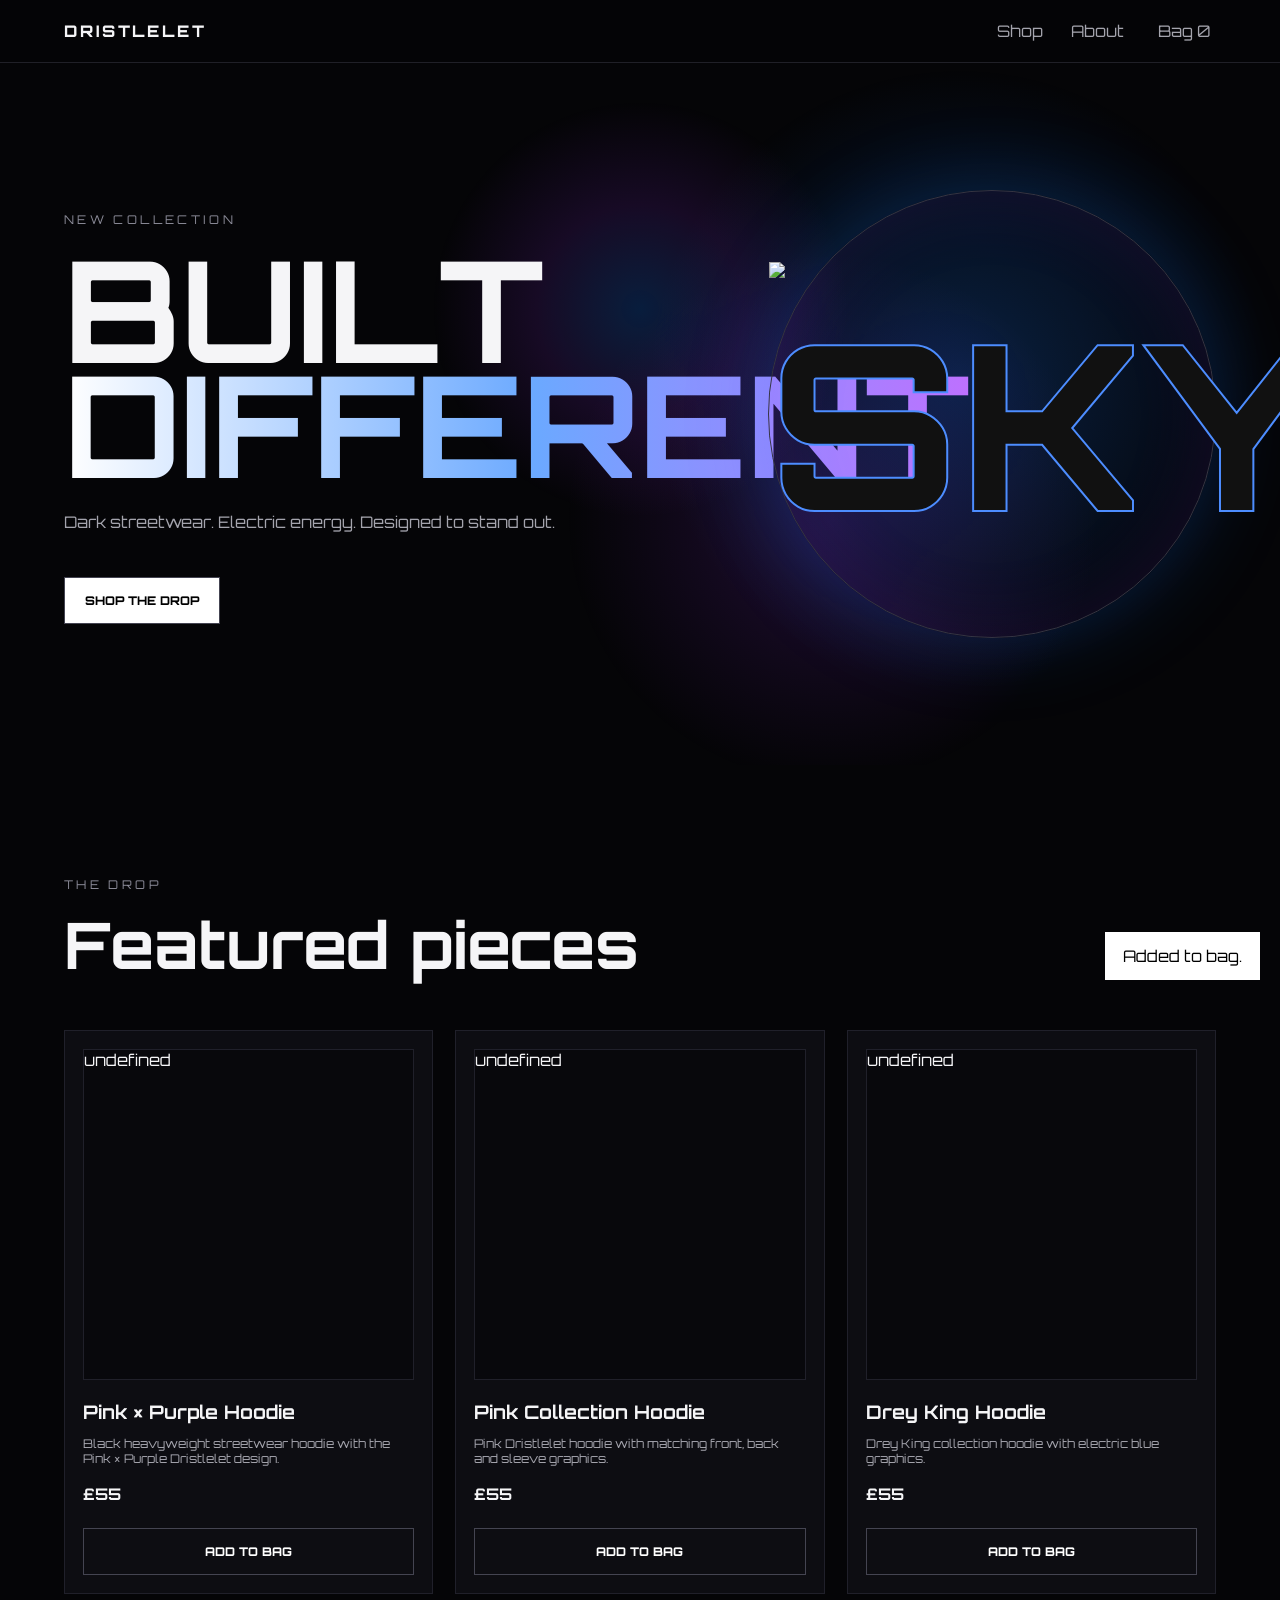
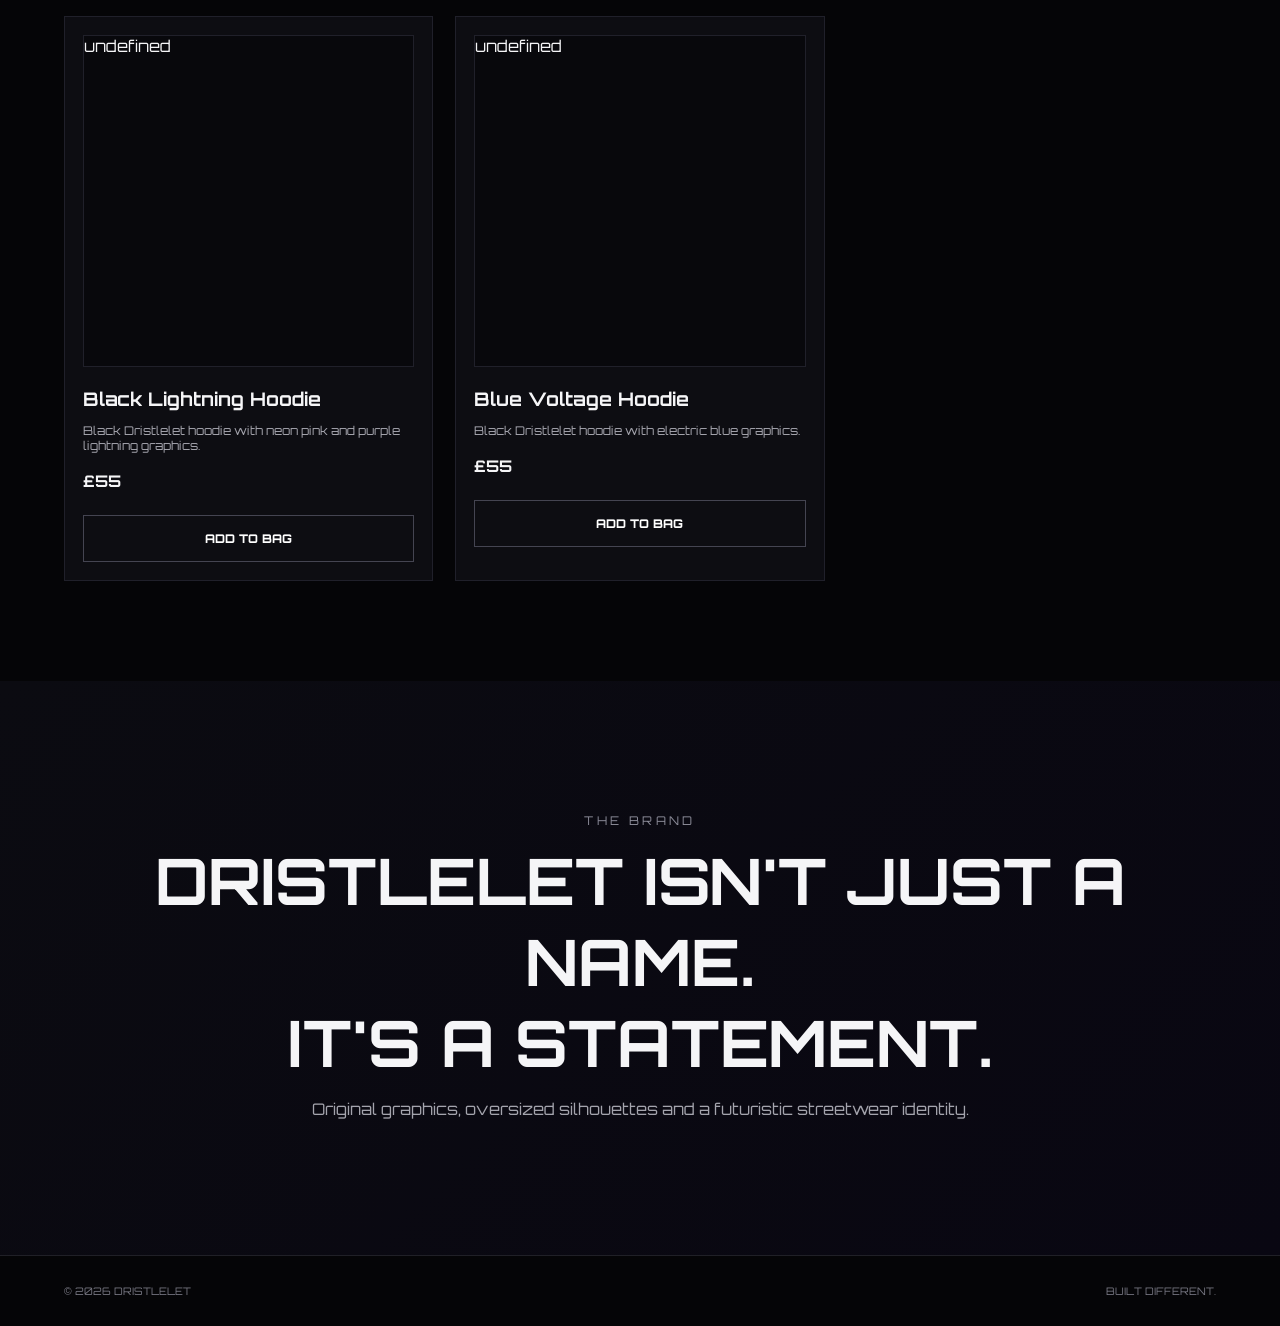
==== index.html @ ecea2c1f "Update index.html" ====
<!DOCTYPE html><html lang="en"><head><meta charset="UTF-8"><meta name="viewport" content="width=device-width, initial-scale=1.0"><meta name="description" content="DRISTLELET — futuristic streetwear, hoodies and electric energy."><title>DRISTLELET — Streetwear</title><link rel="stylesheet" href="style.css?v=3"></head><body>
<header class="nav"><a class="brand" href="#top" aria-label="DRISTLELET home">DRISTLELET</a><nav aria-label="Main navigation"><a href="#shop">Shop</a><a href="#about">About</a><button id="cartButton" type="button">Bag <span id="cartCount">0</span></button></nav></header>
<main id="top"><section class="hero"><div class="hero-copy"><p class="eyebrow">NEW COLLECTION</p><h1>BUILT<br><span>DIFFERENT.</span></h1><p>Dark streetwear. Electric energy. Designed to stand out.</p><a class="button" href="#shop">SHOP THE DROP</a></div><div class="hero-mark">
  <img src="images/1000207114.png" alt="SKYDRISTLE">
</div></section>
<section id="shop" class="section"><div class="section-heading"><p class="eyebrow">THE DROP</p><h2>Featured pieces</h2></div><div class="products" id="products"></div></section>
<section id="about" class="about"><p class="eyebrow">THE BRAND</p><h2>DRISTLELET ISN'T JUST A NAME.<br>IT'S A STATEMENT.</h2><p>Original graphics, oversized silhouettes and a futuristic streetwear identity.</p></section></main>
<footer><span>© 2026 DRISTLELET</span><span>BUILT DIFFERENT.</span></footer><div id="toast" class="toast" role="status" aria-live="polite">Added to bag.</div><script src="catalogue.js?v=3"></script><script src="script.js?v=3"></script></body></html>
---- style.css ----
@import url('https://fonts.googleapis.com/css2?family=Orbitron:wght@400;600;800&display=swap');

:root {
  --bg: #050507;
  --panel: #0d0d12;
  --text: #f5f5f7;
  --muted: #a4a4ad;
  --blue: #1677ff;
  --purple: #9d35ff;
  --pink: #ff3dbd;
}

* { box-sizing: border-box; }
html { scroll-behavior: smooth; }
body {
  margin: 0;
  background: var(--bg);
  color: var(--text);
  font-family: Orbitron, Arial, sans-serif;
}
a { color: inherit; text-decoration: none; }

.nav {
  position: sticky;
  top: 0;
  z-index: 10;
  display: flex;
  justify-content: space-between;
  align-items: center;
  padding: 20px 5%;
  background: rgba(5,5,7,.82);
  backdrop-filter: blur(14px);
  border-bottom: 1px solid #202027;
}
.brand { font-weight: 800; letter-spacing: .18em; }
nav { display: flex; gap: 28px; align-items: center; }
nav a, nav button { color: var(--muted); }
nav a:hover, nav button:hover { color: white; }
nav button {
  background: none;
  border: 0;
  font: inherit;
  cursor: pointer;
}

.hero {
  min-height: 78vh;
  padding: 8vw 5%;
  display: flex;
  align-items: center;
  justify-content: space-between;
  overflow: hidden;
  background:
    radial-gradient(circle at 75% 45%, rgba(22,119,255,.24), transparent 30%),
    radial-gradient(circle at 65% 65%, rgba(157,53,255,.18), transparent 28%);
}
.hero-copy { max-width: 680px; }
.eyebrow { color: #8b8b98; font-size: .75rem; letter-spacing: .28em; }
h1 { font-size: clamp(4rem, 11vw, 9rem); line-height: .82; margin: 25px 0; }
h1 span {
  background: linear-gradient(90deg, #fff, #6ba9ff, #c46cff);
  -webkit-background-clip: text;
  color: transparent;
}
.hero-copy > p:not(.eyebrow) { color: var(--muted); max-width: 520px; line-height: 1.8; }
.button, .add {
  display: inline-block;
  margin-top: 24px;
  padding: 15px 20px;
  border: 1px solid #444451;
  background: white;
  color: black;
  font: inherit;
  font-size: .75rem;
  font-weight: 800;
  cursor: pointer;
}
.hero-mark {
  width: 35vw;
  height: 35vw;
  max-width: 460px;
  max-height: 460px;
  display: grid;
  place-items: center;
  border: 1px solid #353544;
  border-radius: 50%;
  font-size: 18vw;
  font-weight: 800;
  color: #111;
  -webkit-text-stroke: 2px #4d8dff;
  box-shadow: 0 0 90px rgba(22,119,255,.2), inset 0 0 80px rgba(157,53,255,.12);
}

.section { padding: 100px 5%; }
.section-heading { margin-bottom: 45px; }
h2 { font-size: clamp(2rem, 5vw, 4rem); margin: 10px 0; }

.products {
  display: grid;
  grid-template-columns: repeat(3, 1fr);
  gap: 22px;
}
.product {
  background: var(--panel);
  border: 1px solid #20202a;
  padding: 18px;
}
.product-art {
  aspect-ratio: 1 / 1;
  display: grid;
  place-items: center;
  font-size: clamp(1.4rem, 4vw, 3rem);
  font-weight: 800;
  text-align: center;
  padding: 20px;
}
.product-art.blue {
  background: radial-gradient(circle, #125cff, #080b14 55%, #030304);
}
.product-art.purple {
  background: radial-gradient(circle, #c22fff, #211027 48%, #030304);
}
.product-art.ice {
  background: radial-gradient(circle, #8eeaff, #06182a 45%, #030304);
}
.product h3 { margin: 20px 0 8px; }
.product p { color: var(--muted); font-size: .75rem; }
.product strong { display: block; margin-top: 18px; }
.add { background: transparent; color: white; width: 100%; }
.add:hover { background: white; color: black; }

.about {
  padding: 120px 5%;
  text-align: center;
  background: linear-gradient(135deg, #0b0b11, #090712);
}
.about > p:last-child { color: var(--muted); }

footer {
  display: flex;
  justify-content: space-between;
  padding: 28px 5%;
  color: #777782;
  font-size: .65rem;
  border-top: 1px solid #202027;
}

.toast {
  position: fixed;
  right: 20px;
  bottom: 20px;
  padding: 14px 18px;
  background: white;
  color: black;
  transform: translateY(100px);
  transition: .25s;
}
.toast.show { transform: translateY(0); }

@media (max-width: 800px) {
  nav a { display: none; }
  .nav { padding: 16px 18px; }
  nav { gap: 8px; }

  .hero {
    min-height: auto;
    padding: 72px 18px 60px;
    flex-direction: column;
    text-align: center;
    gap: 48px;
  }

  .hero-copy {
    width: 100%;
    max-width: 100%;
    min-width: 0;
  }

  h1 {
    width: 100%;
    max-width: 100%;
    margin: 20px 0;
    font-size: clamp(3rem, 12vw, 5rem);
    line-height: .86;
    letter-spacing: -.055em;
    overflow-wrap: anywhere;
  }

  .hero-copy > p:not(.eyebrow) {
    max-width: 100%;
    font-size: .78rem;
    line-height: 1.7;
  }

  .button {
    max-width: 100%;
    padding: 15px 18px;
  }

  .hero-mark { width: 65vw; height: 65vw; max-width: 300px; max-height: 300px; }
  .products { grid-template-columns: 1fr; }
  .section, .about { padding-left: 18px; padding-right: 18px; }
  footer { flex-direction: column; gap: 10px; padding-left: 18px; padding-right: 18px; }
}

@media (max-width: 420px) {
  h1 { font-size: clamp(2.75rem, 11.5vw, 4.5rem); }
  .brand { letter-spacing: .12em; font-size: .9rem; }
  #cartButton { font-size: .85rem; }
}

/* ===== Dristlelet motion pack ===== */
@keyframes dlFadeUp {
  from { opacity: 0; transform: translateY(28px); }
  to { opacity: 1; transform: translateY(0); }
}
@keyframes dlFloat {
  0%, 100% { transform: translateY(0); }
  50% { transform: translateY(-8px); }
}
@keyframes dlGlow {
  0%, 100% { filter: drop-shadow(0 0 0 rgba(255,255,255,0)); }
  50% { filter: drop-shadow(0 0 18px rgba(255,255,255,.35)); }
}
@keyframes dlShine {
  from { transform: translateX(-120%); }
  to { transform: translateX(120%); }
}
@keyframes dlCartBounce {
  0% { transform: scale(1); }
  35% { transform: scale(1.35); }
  70% { transform: scale(.92); }
  100% { transform: scale(1); }
}

body { scroll-behavior: smooth; }

header, nav, .hero, .banner, .products, .product-grid, footer {
  animation: dlFadeUp .7s ease both;
}

.hero img, .hero-image, .logo, .brand-logo {
  animation: dlFloat 4s ease-in-out infinite, dlGlow 3s ease-in-out infinite;
}

button, .add, .product, .card, a {
  transition: transform .22s ease, box-shadow .22s ease, opacity .22s ease;
}

button:hover, .add:hover, .product:hover, .card:hover {
  transform: translateY(-4px);
}

button:active, .add:active {
  transform: scale(.94);
}

.add { position: relative; overflow: hidden; }

.add::after {
  content: "";
  position: absolute;
  inset: 0 auto 0 -70%;
  width: 45%;
  background: linear-gradient(90deg, transparent, rgba(255,255,255,.45), transparent);
  transform: skewX(-20deg);
}

.add:hover::after {
  animation: dlShine .65s ease;
}

.cart-pop {
  animation: dlCartBounce .45s ease;
}

.toast.show {
  animation: dlFadeUp .3s ease both;
}

@media (prefers-reduced-motion: reduce) {
  *, *::before, *::after {
    animation-duration: .01ms !important;
    animation-iteration-count: 1 !important;
    scroll-behavior: auto !important;
    transition-duration: .01ms !important;
  }
}

/* Real product photography */
.product-image-wrap {
  aspect-ratio: 1 / 1;
  overflow: hidden;
  background: #08080c;
  border: 1px solid #20202a;
}
.product-image {
  width: 100%;
  height: 100%;
  object-fit: cover;
  display: block;
  transition: transform .5s ease, filter .5s ease;
}
.product:hover .product-image {
  transform: scale(1.045);
  filter: brightness(1.08);
}
.product-image-wrap{position:relative}.product-image.image-missing{display:none}.image-fallback{position:absolute;inset:0;display:none;place-items:center;color:#777782;letter-spacing:.2em;font-size:.7rem;background:radial-gradient(circle at center,#15151e,#08080c 65%)}.image-fallback.show{display:grid}
/* =========================================
   DRISTLELET — MOTION SYSTEM
   ========================================= */

/* Smooth scrolling */
html {
  scroll-behavior: smooth;
}

/* HERO ENTRANCE */
.hero-copy {
  animation: heroReveal 1.2s ease-out both;
}

.hero-copy .eyebrow {
  animation: fadeUp 0.8s ease-out 0.15s both;
}

.hero-copy h1 {
  animation: titleReveal 1s cubic-bezier(.16,1,.3,1) 0.3s both;
}

.hero-copy > p {
  animation: fadeUp 0.9s ease-out 0.55s both;
}

.hero-copy .button {
  animation: fadeUp 0.9s ease-out 0.75s both;
}

/* Floating Dristlelet mark */
.hero-mark {
  animation:
    markFloat 5s ease-in-out infinite,
    markGlow 3s ease-in-out infinite alternate;
}

/* Moving atmospheric glow */
.hero {
  position: relative;
  overflow: hidden;
}

.hero::before {
  content: "";
  position: absolute;
  width: 420px;
  height: 420px;
  border-radius: 50%;
  background: radial-gradient(
    circle,
    rgba(23,119,255,.22),
    rgba(157,53,255,.12),
    transparent 70%
  );
  top: 35%;
  left: 50%;
  transform: translate(-50%, -50%);
  animation: energyMove 8s ease-in-out infinite alternate;
  pointer-events: none;
}

/* Make hero content stay above the glow */
.hero > * {
  position: relative;
  z-index: 1;
}


/* =========================================
   PRODUCT CARDS
   ========================================= */

.product {
  animation: productReveal 0.9s ease-out both;
  transition:
    transform .4s cubic-bezier(.16,1,.3,1),
    border-color .4s ease,
    box-shadow .4s ease;
}

.product:hover {
  transform: translateY(-10px);
  box-shadow:
    0 20px 60px rgba(23,119,255,.12),
    0 0 30px rgba(157,53,255,.08);
}

/* Product artwork gently moves */
.product-art {
  transition: transform .6s cubic-bezier(.16,1,.3,1);
}

.product:hover .product-art {
  transform: scale(1.035);
}


/* =========================================
   BUTTON MOTION
   ========================================= */

.button,
.add {
  position: relative;
  overflow: hidden;
  transition:
    transform .25s ease,
    box-shadow .25s ease;
}

.button::before,
.add::before {
  content: "";
  position: absolute;
  top: 0;
  left: -120%;
  width: 80%;
  height: 100%;
  background: linear-gradient(
    90deg,
    transparent,
    rgba(255,255,255,.35),
    transparent
  );
  transform: skewX(-20deg);
  transition: left .7s ease;
}

.button:hover::before,
.add:hover::before {
  left: 140%;
}

.button:hover,
.add:hover {
  transform: translateY(-3px);
  box-shadow: 0 10px 30px rgba(23,119,255,.18);
}

.button:active,
.add:active {
  transform: scale(.97);
}


/* =========================================
   KEYFRAMES
   ========================================= */

@keyframes fadeUp {
  from {
    opacity: 0;
    transform: translateY(25px);
  }

  to {
    opacity: 1;
    transform: translateY(0);
  }
}

@keyframes heroReveal {
  from {
    opacity: 0;
  }

  to {
    opacity: 1;
  }
}

@keyframes titleReveal {
  from {
    opacity: 0;
    transform: translateY(35px) scale(.96);
    filter: blur(8px);
  }

  to {
    opacity: 1;
    transform: translateY(0) scale(1);
    filter: blur(0);
  }
}

@keyframes markFloat {
  0%,
  100% {
    transform: translateY(0) rotate(0deg);
  }

  50% {
    transform: translateY(-18px) rotate(2deg);
  }
}

@keyframes markGlow {
  from {
    filter:
      drop-shadow(0 0 5px rgba(23,119,255,.35))
      drop-shadow(0 0 15px rgba(157,53,255,.15));
  }

  to {
    filter:
      drop-shadow(0 0 15px rgba(23,119,255,.7))
      drop-shadow(0 0 35px rgba(157,53,255,.45));
  }
}

@keyframes energyMove {
  0% {
    transform: translate(-50%, -50%) scale(.85);
  }

  50% {
    transform: translate(-42%, -55%) scale(1.15);
  }

  100% {
    transform: translate(-58%, -45%) scale(.95);
  }
}

@keyframes productReveal {
  from {
    opacity: 0;
    transform: translateY(45px);
  }

  to {
    opacity: 1;
    transform: translateY(0);
  }
}


/* =========================================
   REDUCE MOTION FOR ACCESSIBILITY
   ========================================= */

@media (prefers-reduced-motion: reduce) {
  *,
  *::before,
  *::after {
    animation-duration: .01ms !important;
    animation-iteration-count: 1 !important;
    scroll-behavior: auto !important;
    transition-duration: .01ms !important;
  }
}
/* =========================================
   DRISTLELET PRODUCT SCROLL ANIMATION
   ========================================= */

.reveal-product {
  opacity: 1;
  transform: translateY(0) scale(1);
  transition:
    opacity .8s ease,
    transform .9s cubic-bezier(.16,1,.3,1);
}

.reveal-product.product-visible {
  opacity: 1;
  transform: translateY(0) scale(1);
}

.product-visible {
  opacity: 1;
  transform: translateY(0) scale(1);
}


/* =========================================
   PRODUCT IMAGE PREVIEW
   ========================================= */

.product-preview {
  cursor: zoom-in;
  transition:
    transform .5s cubic-bezier(.16,1,.3,1),
    filter .5s ease;
}

.product-preview:hover {
  transform: scale(1.025);
  filter:
    drop-shadow(0 0 20px rgba(23,119,255,.15));
}


/* =========================================
   FULL SCREEN IMAGE PREVIEW
   ========================================= */

.image-preview {
  position: fixed;
  inset: 0;
  z-index: 9999;

  display: flex;
  align-items: center;
  justify-content: center;

  padding: 25px;

  background: rgba(0,0,0,.88);
  backdrop-filter: blur(15px);

  opacity: 0;

  transition:
    opacity .3s ease;
}

.preview-open {
  opacity: 1;
}

.preview-content {
  width: min(650px, 94vw);
  max-height: 92vh;

  overflow-y: auto;

  text-align: center;

  transform: scale(.85) translateY(30px);

  transition:
    transform .45s cubic-bezier(.16,1,.3,1);
}

.preview-open .preview-content {
  transform: scale(1) translateY(0);
}

.preview-content .product-art {
  width: 100%;
  max-height: 65vh;
  object-fit: contain;
}

.preview-content h2 {
  margin: 20px 0 8px;
}

.preview-content p {
  color: var(--muted);
  margin-bottom: 12px;
}

.preview-content strong {
  font-size: 22px;
}

.preview-close {
  position: fixed;
  top: 25px;
  right: 25px;

  width: 48px;
  height: 48px;

  border: 1px solid rgba(255,255,255,.25);
  background: rgba(10,10,15,.8);
  color: white;

  font-size: 30px;
  line-height: 1;

  cursor: pointer;

  z-index: 10;
}


/* =========================================
   CART PANEL
   ========================================= */

.cart-panel {
  position: fixed;

  top: 0;
  right: 0;

  width: min(430px, 92vw);
  height: 100vh;

  z-index: 9998;

  background: rgba(10,10,15,.98);

  border-left: 1px solid rgba(255,255,255,.12);

  box-shadow:
    -20px 0 80px rgba(0,0,0,.6);

  display: flex;
  flex-direction: column;

  transform: translateX(105%);

  transition:
    transform .45s cubic-bezier(.16,1,.3,1);
}

.cart-open {
  transform: translateX(0);
}


/* CART HEADER */

.cart-header {
  display: flex;
  align-items: center;
  justify-content: space-between;

  padding: 25px;

  border-bottom: 1px solid rgba(255,255,255,.1);
}

.cart-header h2 {
  margin: 0;
}

.cart-close {
  width: 42px;
  height: 42px;

  background: transparent;
  color: white;

  border: 1px solid rgba(255,255,255,.2);

  font-size: 28px;

  cursor: pointer;
}


/* CART ITEMS */

.cart-items {
  flex: 1;

  overflow-y: auto;

  padding: 20px;
}

.cart-item {
  display: flex;
  gap: 15px;

  padding: 15px 0;

  border-bottom: 1px solid rgba(255,255,255,.08);
}

.cart-item-art {
  width: 105px;
  flex-shrink: 0;
}

.cart-item-art .product-art {
  width: 100%;
}

.cart-item-info {
  flex: 1;
}

.cart-item-info h3 {
  margin: 5px 0 8px;
  font-size: 16px;
}

.cart-item-info p {
  margin: 0 0 12px;
  color: var(--muted);
}


/* QUANTITY */

.quantity {
  display: flex;
  align-items: center;
  gap: 12px;
}

.quantity button {
  width: 30px;
  height: 30px;

  background: transparent;
  color: white;

  border: 1px solid rgba(255,255,255,.2);

  cursor: pointer;
}


/* CART FOOTER */

.cart-footer {
  padding: 22px;

  border-top: 1px solid rgba(255,255,255,.1);
}

.cart-total {
  display: flex;
  justify-content: space-between;

  margin-bottom: 18px;

  font-size: 18px;
}

.checkout-button {
  width: 100%;

  padding: 17px;

  border: 0;

  background: white;
  color: black;

  font-family: inherit;
  font-weight: 800;

  cursor: pointer;

  transition:
    transform .2s ease,
    box-shadow .2s ease;
}

.checkout-button:hover {
  transform: translateY(-2px);

  box-shadow:
    0 10px 30px rgba(255,255,255,.15);
}


/* EMPTY CART */

.cart-empty {
  flex: 1;

  display: flex;
  flex-direction: column;

  align-items: center;
  justify-content: center;

  text-align: center;

  padding: 30px;
}

.cart-empty-icon {
  width: 90px;
  height: 90px;

  display: grid;
  place-items: center;

  border-radius: 50%;

  border: 1px solid rgba(23,119,255,.5);

  color: #4b9cff;

  font-size: 38px;

  margin-bottom: 25px;

  animation: markFloat 4s ease-in-out infinite;
}

.cart-empty p {
  color: var(--muted);
}


/* MOBILE */

@media (max-width: 600px) {

  .image-preview {
    padding: 15px;
  }

  .preview-content {
    width: 96vw;
  }

  .preview-content .product-art {
    max-height: 60vh;
  }

  .preview-close {
    top: 15px;
    right: 15px;
  }

}
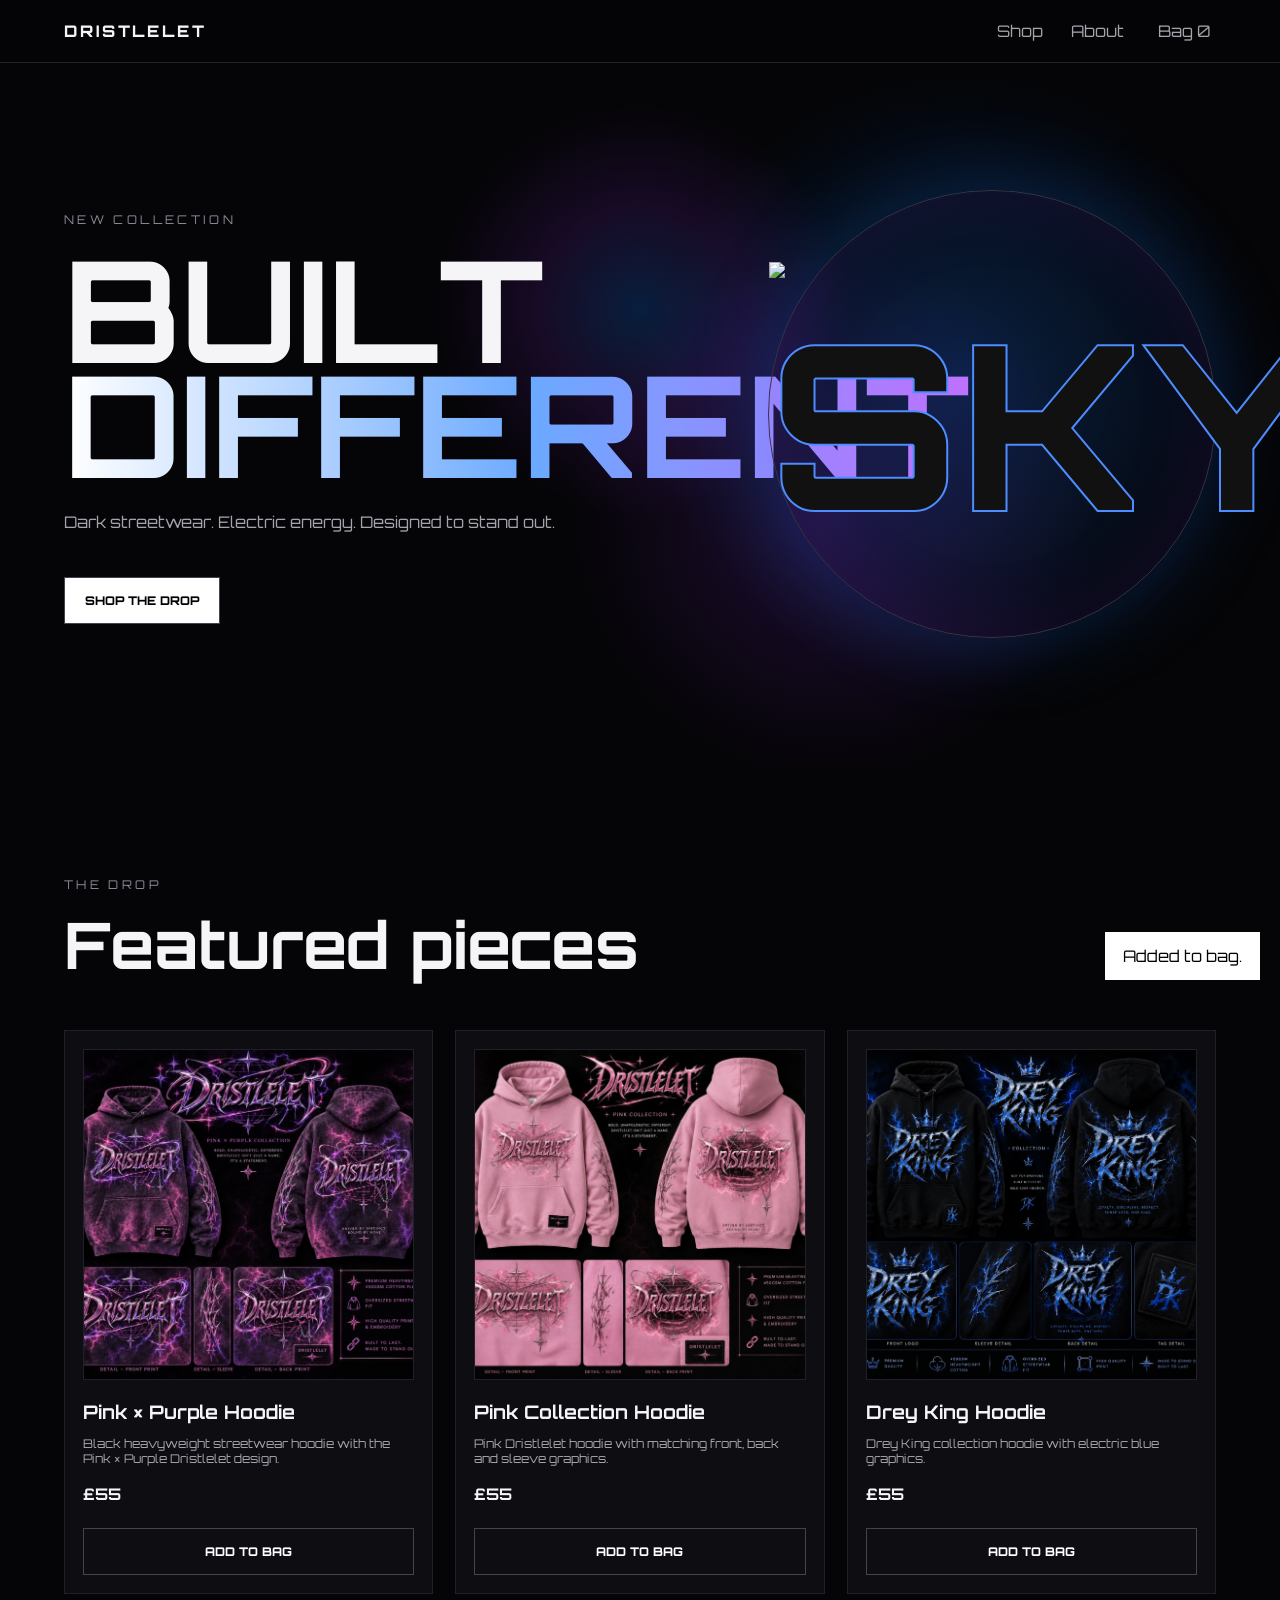
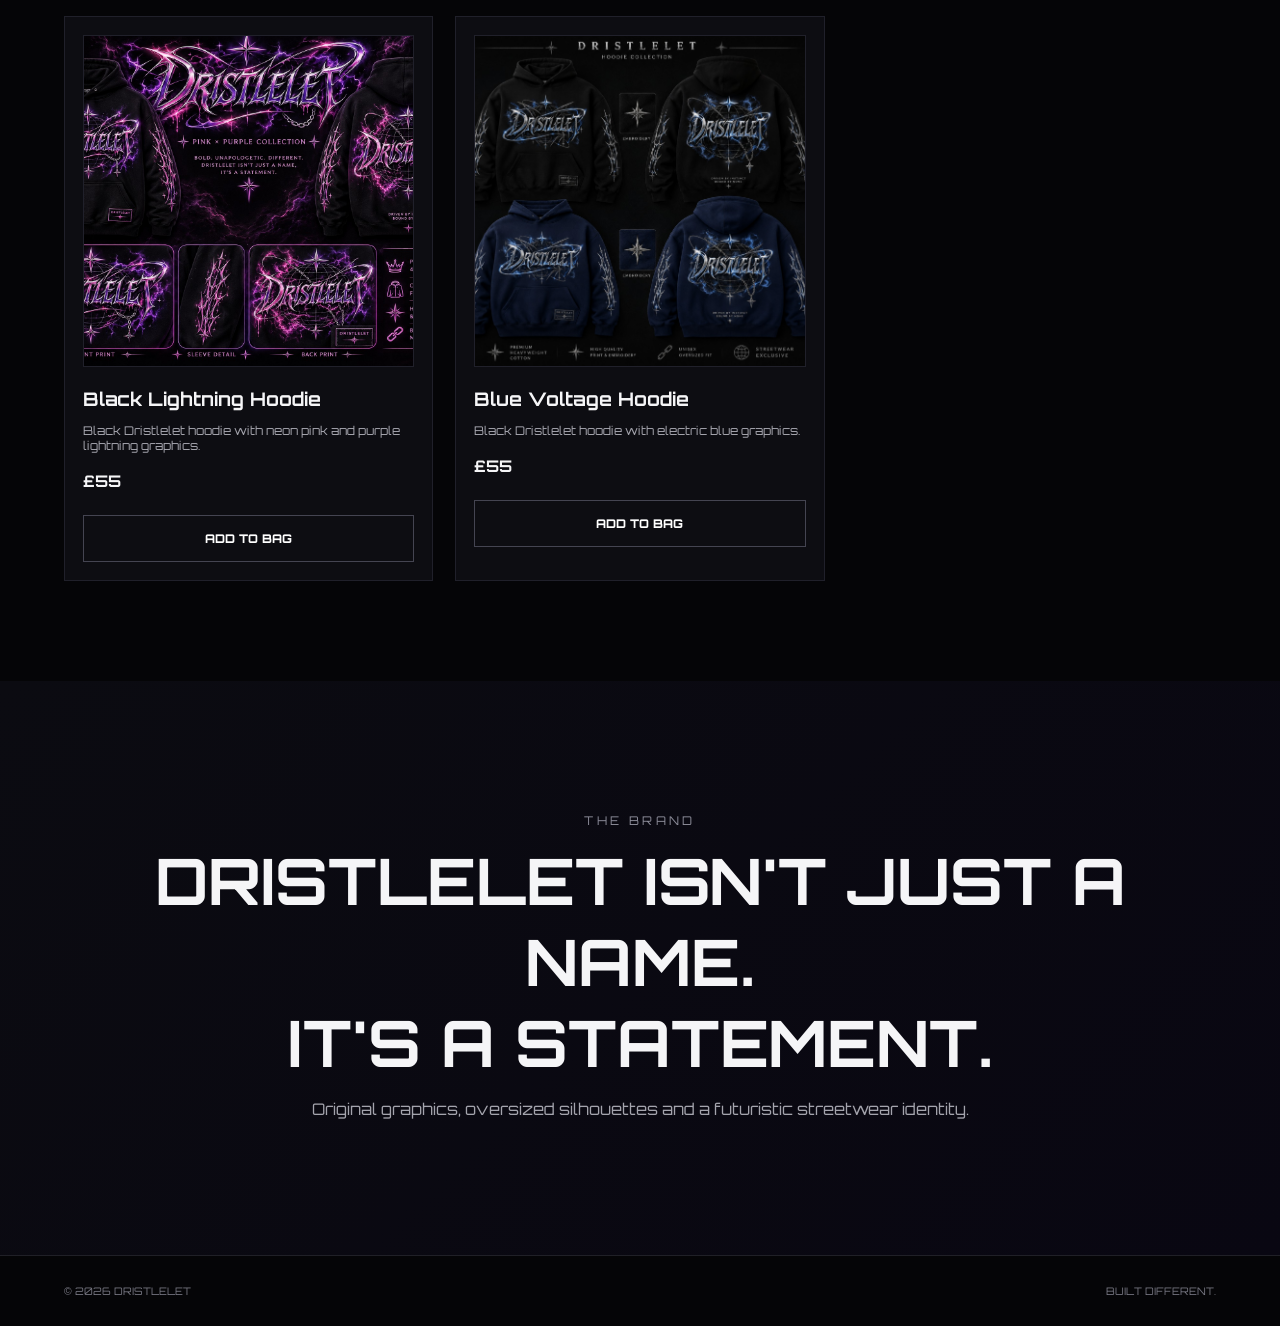
==== commit c86b7ee4: "Update index.html" ====
--- a/index.html
+++ b/index.html
@@ -5,4 +5,5 @@
 </div></section>
 <section id="shop" class="section"><div class="section-heading"><p class="eyebrow">THE DROP</p><h2>Featured pieces</h2></div><div class="products" id="products"></div></section>
 <section id="about" class="about"><p class="eyebrow">THE BRAND</p><h2>DRISTLELET ISN'T JUST A NAME.<br>IT'S A STATEMENT.</h2><p>Original graphics, oversized silhouettes and a futuristic streetwear identity.</p></section></main>
-<footer><span>© 2026 DRISTLELET</span><span>BUILT DIFFERENT.</span></footer><div id="toast" class="toast" role="status" aria-live="polite">Added to bag.</div><script src="catalogue.js?v=3"></script><script src="script.js?v=3"></script></body></html>
+<footer><span>© 2026 DRISTLELET</span><span>BUILT DIFFERENT.</span></footer><div id="toast" class="toast" role="status" aria-live="polite">Added to bag.</div><script src="catalogue.js?v=3"><script src="catalogue.js?v=4"></script>
+<script src="script.js?v=4"></script>
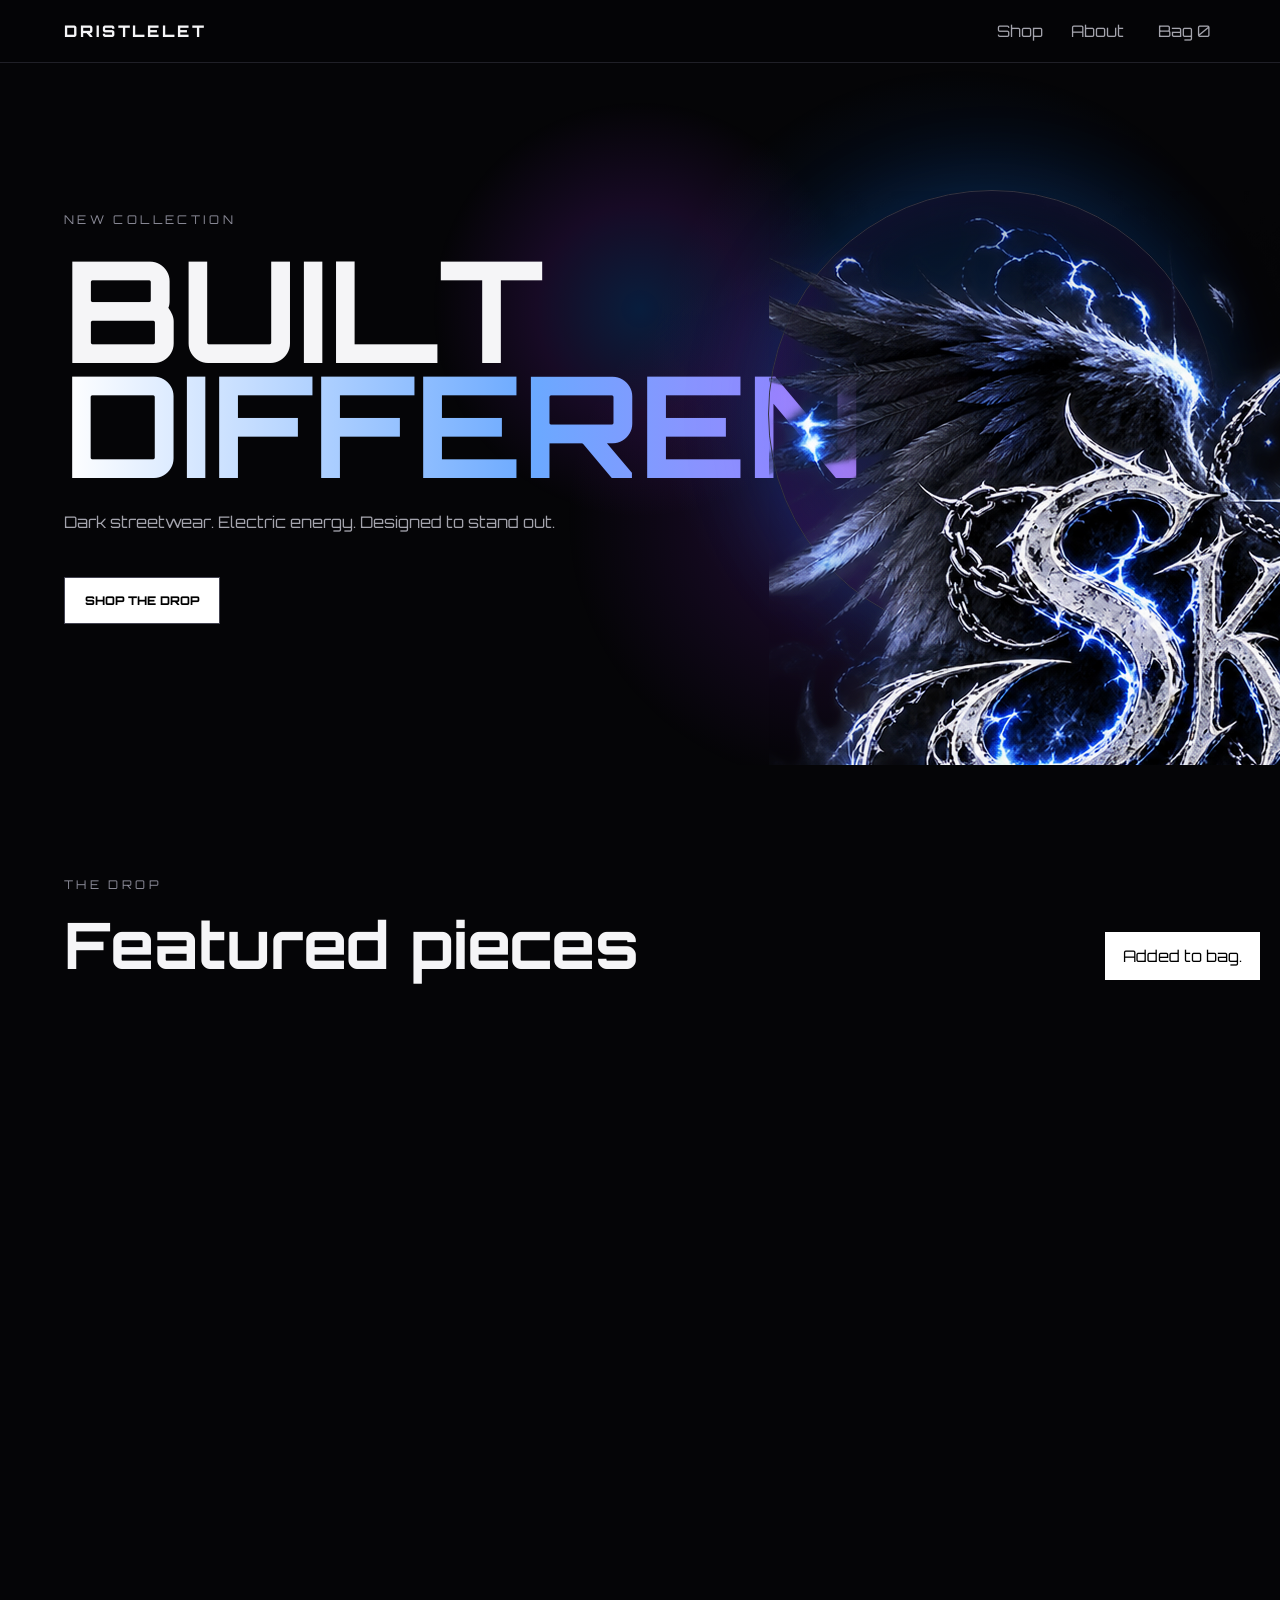
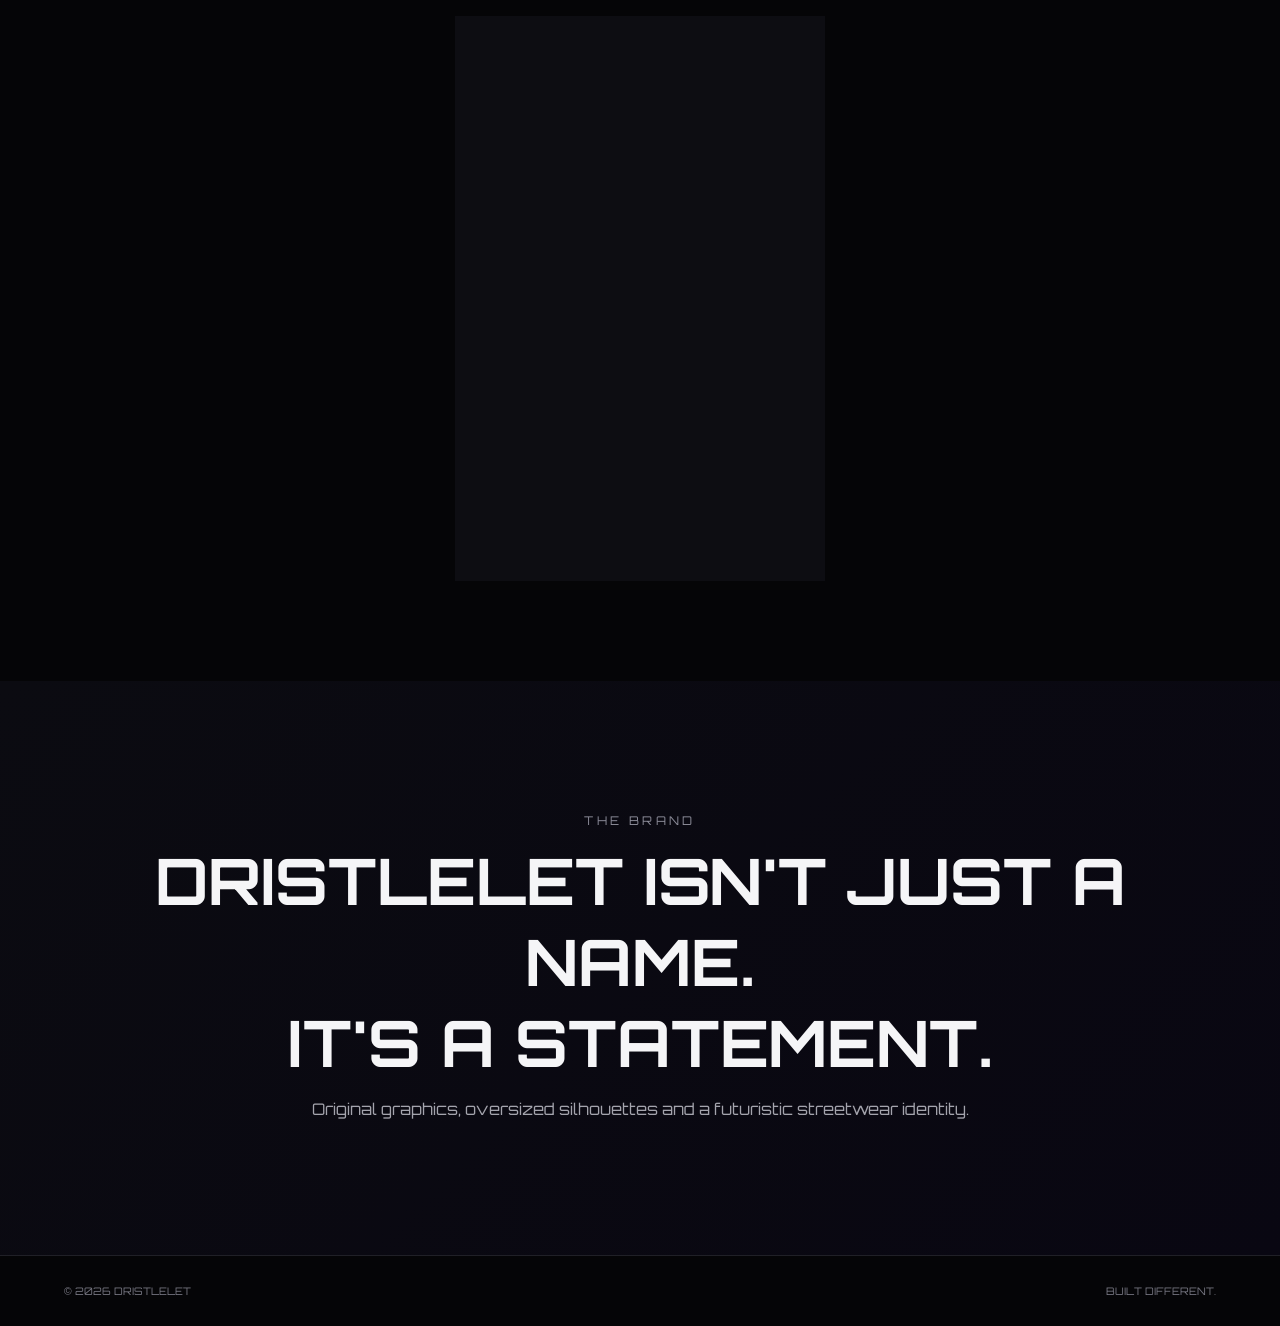
==== commit cd878f7c: "Update index.html" ====
--- a/index.html
+++ b/index.html
@@ -1,7 +1,11 @@
 <!DOCTYPE html><html lang="en"><head><meta charset="UTF-8"><meta name="viewport" content="width=device-width, initial-scale=1.0"><meta name="description" content="DRISTLELET — futuristic streetwear, hoodies and electric energy."><title>DRISTLELET — Streetwear</title><link rel="stylesheet" href="style.css?v=3"></head><body>
 <header class="nav"><a class="brand" href="#top" aria-label="DRISTLELET home">DRISTLELET</a><nav aria-label="Main navigation"><a href="#shop">Shop</a><a href="#about">About</a><button id="cartButton" type="button">Bag <span id="cartCount">0</span></button></nav></header>
 <main id="top"><section class="hero"><div class="hero-copy"><p class="eyebrow">NEW COLLECTION</p><h1>BUILT<br><span>DIFFERENT.</span></h1><p>Dark streetwear. Electric energy. Designed to stand out.</p><a class="button" href="#shop">SHOP THE DROP</a></div><div class="hero-mark">
-  <img src="images/1000207114.png" alt="SKYDRISTLE">
+  <img
+    src="images/file_0000000054fc824689d79f6299a13b51.png"
+    alt="SKYDRISTLE"
+  >
+</div>
 </div></section>
 <section id="shop" class="section"><div class="section-heading"><p class="eyebrow">THE DROP</p><h2>Featured pieces</h2></div><div class="products" id="products"></div></section>
 <section id="about" class="about"><p class="eyebrow">THE BRAND</p><h2>DRISTLELET ISN'T JUST A NAME.<br>IT'S A STATEMENT.</h2><p>Original graphics, oversized silhouettes and a futuristic streetwear identity.</p></section></main>
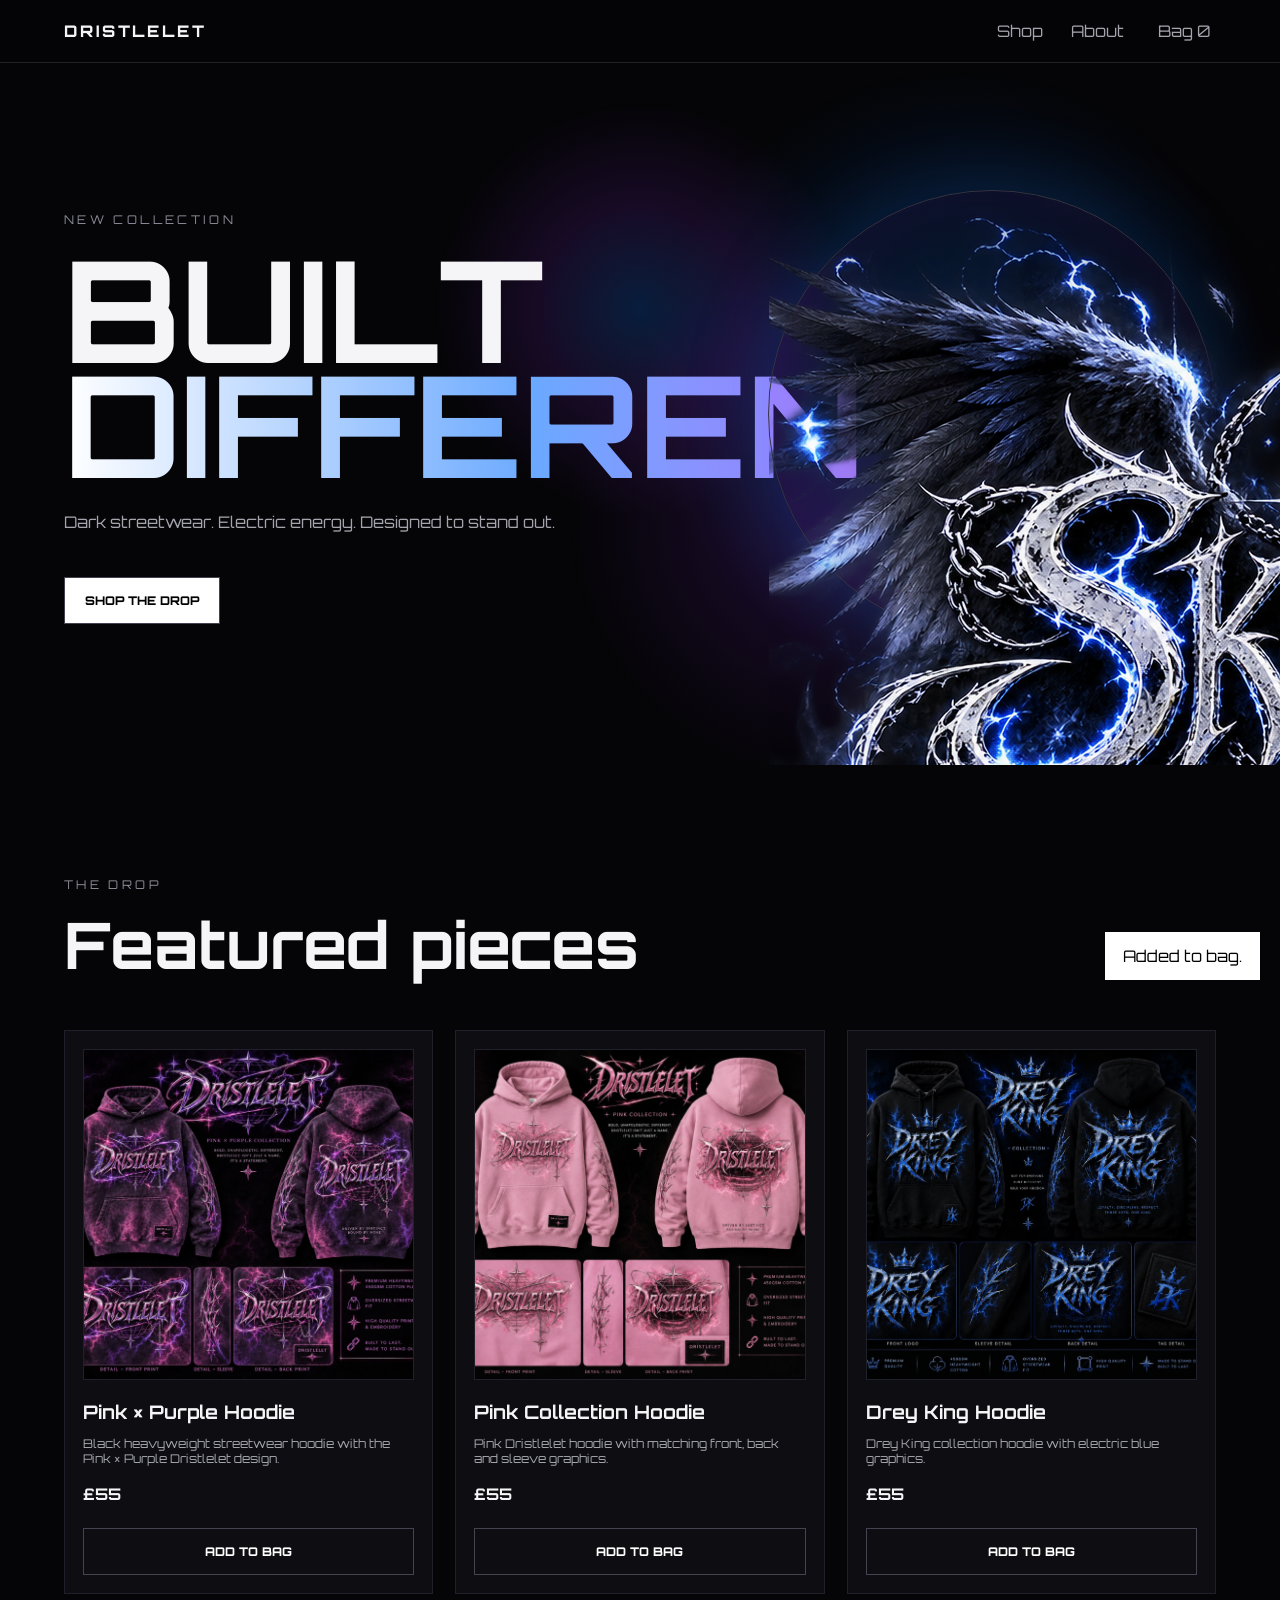
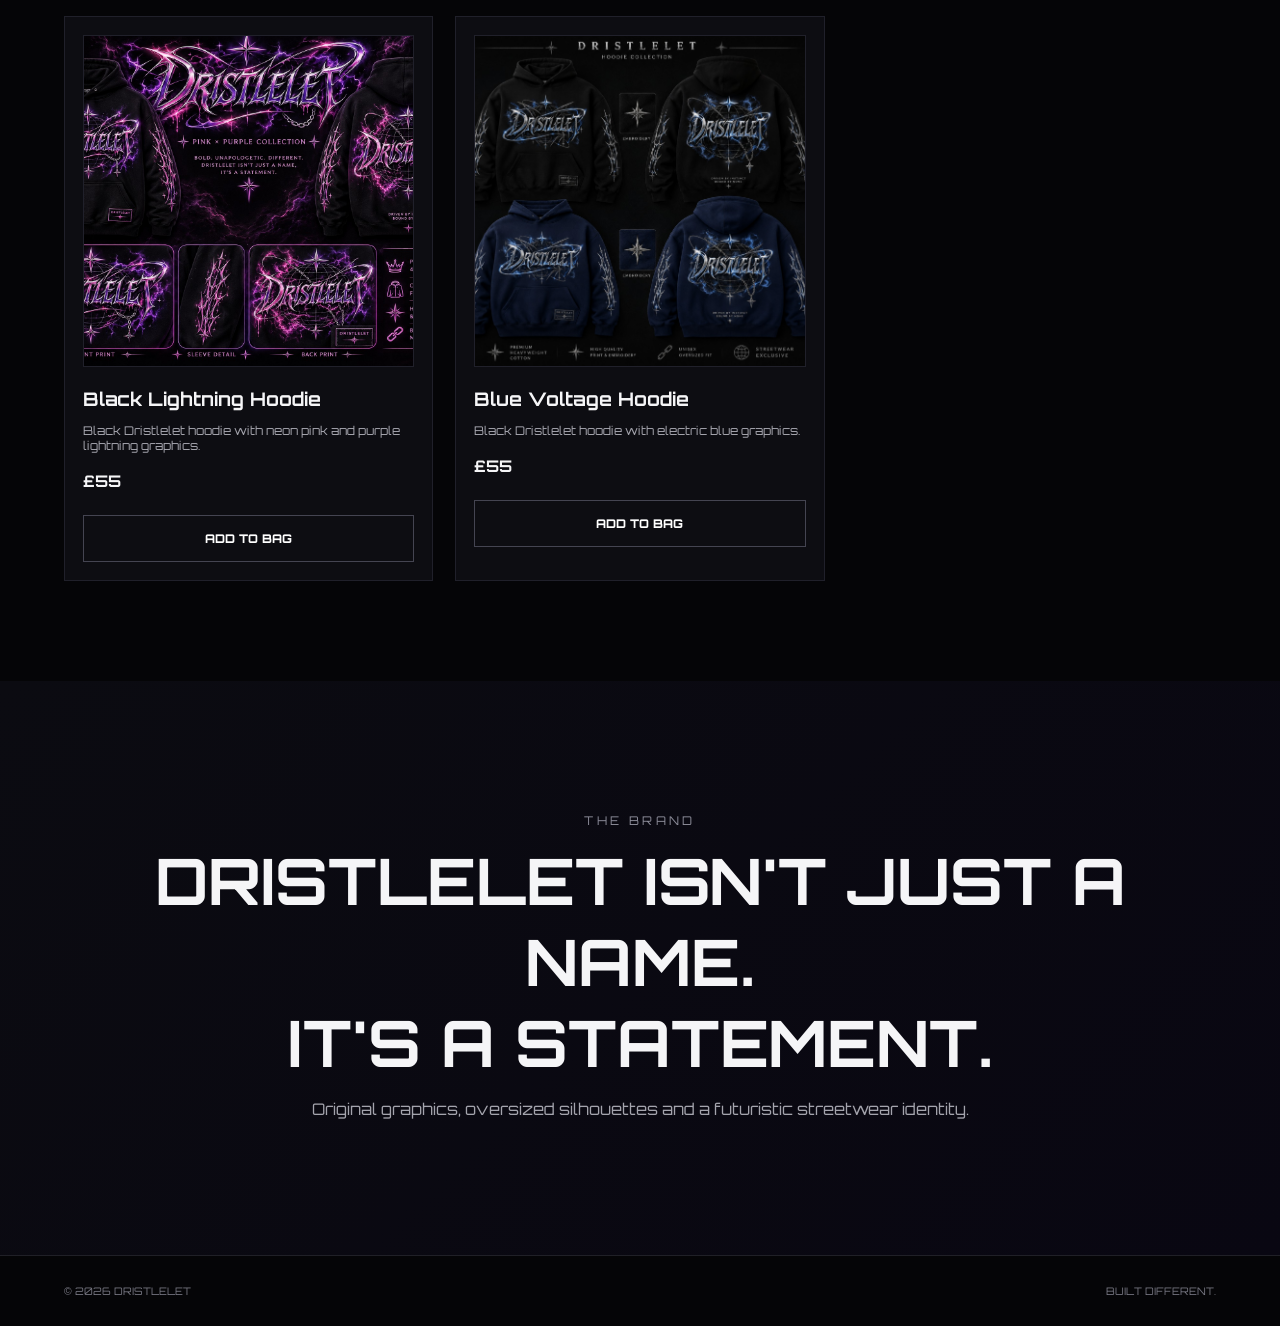
==== commit aa1db082: "Update index.html" ====
--- a/index.html
+++ b/index.html
@@ -1,13 +1,215 @@
-<!DOCTYPE html><html lang="en"><head><meta charset="UTF-8"><meta name="viewport" content="width=device-width, initial-scale=1.0"><meta name="description" content="DRISTLELET — futuristic streetwear, hoodies and electric energy."><title>DRISTLELET — Streetwear</title><link rel="stylesheet" href="style.css?v=3"></head><body>
-<header class="nav"><a class="brand" href="#top" aria-label="DRISTLELET home">DRISTLELET</a><nav aria-label="Main navigation"><a href="#shop">Shop</a><a href="#about">About</a><button id="cartButton" type="button">Bag <span id="cartCount">0</span></button></nav></header>
-<main id="top"><section class="hero"><div class="hero-copy"><p class="eyebrow">NEW COLLECTION</p><h1>BUILT<br><span>DIFFERENT.</span></h1><p>Dark streetwear. Electric energy. Designed to stand out.</p><a class="button" href="#shop">SHOP THE DROP</a></div><div class="hero-mark">
-  <img
-    src="images/file_0000000054fc824689d79f6299a13b51.png"
-    alt="SKYDRISTLE"
+<!DOCTYPE html>
+<html lang="en">
+
+<head>
+  <meta charset="UTF-8">
+  <meta name="viewport" content="width=device-width, initial-scale=1.0">
+
+  <meta
+    name="description"
+    content="DRISTLELET — futuristic streetwear, hoodies and electric energy."
   >
-</div>
-</div></section>
-<section id="shop" class="section"><div class="section-heading"><p class="eyebrow">THE DROP</p><h2>Featured pieces</h2></div><div class="products" id="products"></div></section>
-<section id="about" class="about"><p class="eyebrow">THE BRAND</p><h2>DRISTLELET ISN'T JUST A NAME.<br>IT'S A STATEMENT.</h2><p>Original graphics, oversized silhouettes and a futuristic streetwear identity.</p></section></main>
-<footer><span>© 2026 DRISTLELET</span><span>BUILT DIFFERENT.</span></footer><div id="toast" class="toast" role="status" aria-live="polite">Added to bag.</div><script src="catalogue.js?v=3"><script src="catalogue.js?v=4"></script>
-<script src="script.js?v=4"></script>
+
+  <title>DRISTLELET — Streetwear</title>
+
+  <link rel="stylesheet" href="style.css?v=4">
+</head>
+
+<body>
+
+  <!-- =========================
+       NAVIGATION
+  ========================== -->
+
+  <header class="nav">
+
+    <a
+      class="brand"
+      href="#top"
+      aria-label="DRISTLELET home"
+    >
+      DRISTLELET
+    </a>
+
+    <nav aria-label="Main navigation">
+
+      <a href="#shop">
+        Shop
+      </a>
+
+      <a href="#about">
+        About
+      </a>
+
+      <button
+        id="cartButton"
+        type="button"
+      >
+        Bag <span id="cartCount">0</span>
+      </button>
+
+    </nav>
+
+  </header>
+
+
+  <!-- =========================
+       MAIN CONTENT
+  ========================== -->
+
+  <main id="top">
+
+
+    <!-- =========================
+         HERO SECTION
+    ========================== -->
+
+    <section class="hero">
+
+      <div class="hero-copy">
+
+        <p class="eyebrow">
+          NEW COLLECTION
+        </p>
+
+        <h1>
+          BUILT<br>
+          <span>DIFFERENT.</span>
+        </h1>
+
+        <p>
+          Dark streetwear. Electric energy.
+          Designed to stand out.
+        </p>
+
+        <a
+          class="button"
+          href="#shop"
+        >
+          SHOP THE DROP
+        </a>
+
+      </div>
+
+
+      <!-- HERO IMAGE -->
+
+      <div class="hero-mark">
+
+        <img
+          src="images/file_0000000054fc824689d79f6299a13b51.png"
+          alt="SKYDRISTLE"
+        >
+
+      </div>
+
+    </section>
+
+
+    <!-- =========================
+         SHOP SECTION
+    ========================== -->
+
+    <section
+      id="shop"
+      class="section"
+    >
+
+      <div class="section-heading">
+
+        <p class="eyebrow">
+          THE DROP
+        </p>
+
+        <h2>
+          Featured pieces
+        </h2>
+
+      </div>
+
+
+      <!-- Products are inserted here
+           by catalogue.js -->
+
+      <div
+        class="products"
+        id="products"
+      ></div>
+
+    </section>
+
+
+    <!-- =========================
+         ABOUT SECTION
+    ========================== -->
+
+    <section
+      id="about"
+      class="about"
+    >
+
+      <p class="eyebrow">
+        THE BRAND
+      </p>
+
+      <h2>
+        DRISTLELET ISN'T JUST A NAME.<br>
+        IT'S A STATEMENT.
+      </h2>
+
+      <p>
+        Original graphics, oversized silhouettes
+        and a futuristic streetwear identity.
+      </p>
+
+    </section>
+
+  </main>
+
+
+  <!-- =========================
+       FOOTER
+  ========================== -->
+
+  <footer>
+
+    <span>
+      © 2026 DRISTLELET
+    </span>
+
+    <span>
+      BUILT DIFFERENT.
+    </span>
+
+  </footer>
+
+
+  <!-- =========================
+       TOAST MESSAGE
+  ========================== -->
+
+  <div
+    id="toast"
+    class="toast"
+    role="status"
+    aria-live="polite"
+  >
+    Added to bag.
+  </div>
+
+
+  <!-- =========================
+       JAVASCRIPT
+  ========================== -->
+
+  <!-- Product catalogue -->
+
+  <script src="catalogue.js?v=4"></script>
+
+  <!-- Cart / website functionality -->
+
+  <script src="script.js?v=4"></script>
+
+</body>
+
+</html>
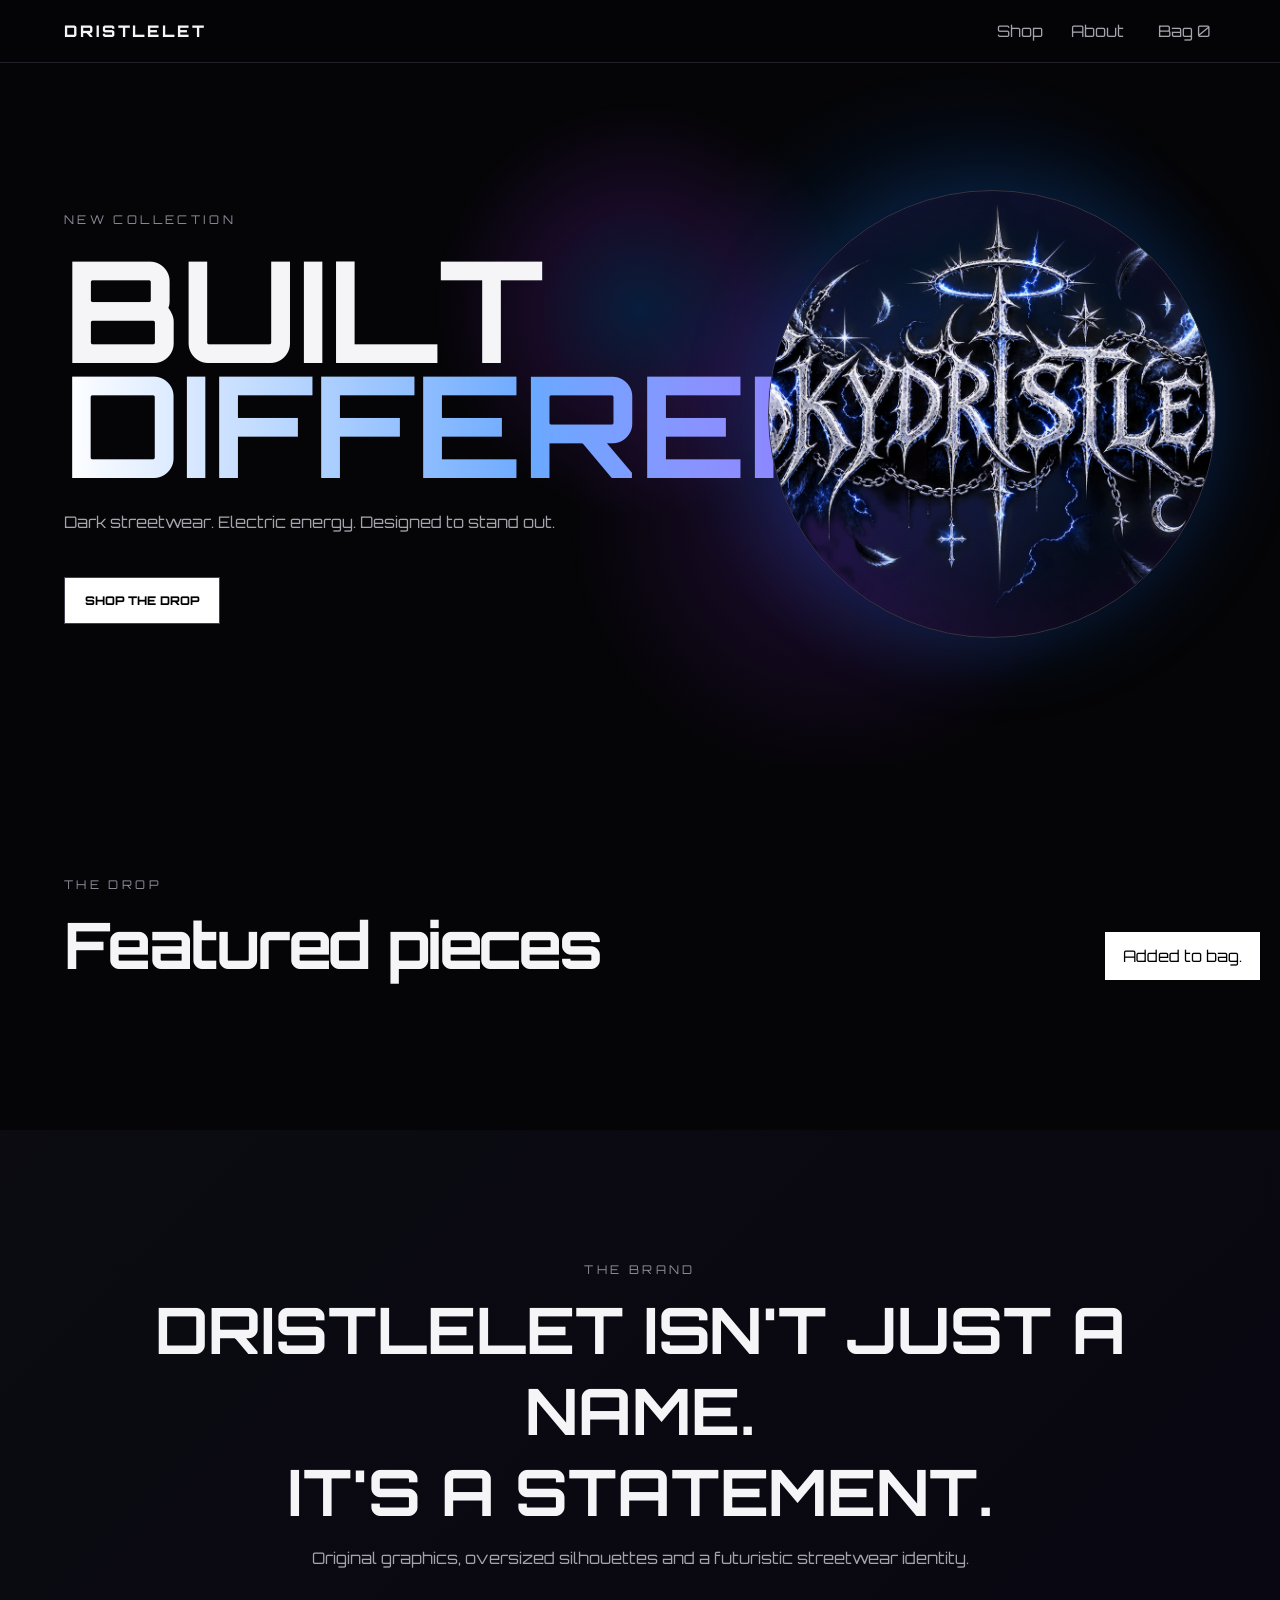
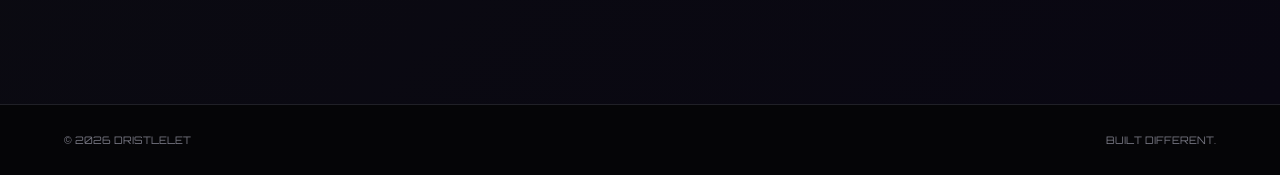
==== commit d37d19a5: "Update index.html" ====
--- a/index.html
+++ b/index.html
@@ -2,8 +2,13 @@
 <html lang="en">
 
 <head>
+
   <meta charset="UTF-8">
-  <meta name="viewport" content="width=device-width, initial-scale=1.0">
+
+  <meta
+    name="viewport"
+    content="width=device-width, initial-scale=1.0"
+  >
 
   <meta
     name="description"
@@ -12,14 +17,16 @@
 
   <title>DRISTLELET — Streetwear</title>
 
-  <link rel="stylesheet" href="style.css?v=4">
+  <link rel="stylesheet" href="style.css?v=5">
+
 </head>
 
+
 <body>
 
-  <!-- =========================
+  <!-- =================================
        NAVIGATION
-  ========================== -->
+  ================================== -->
 
   <header class="nav">
 
@@ -31,6 +38,7 @@
       DRISTLELET
     </a>
 
+
     <nav aria-label="Main navigation">
 
       <a href="#shop">
@@ -44,6 +52,7 @@
       <button
         id="cartButton"
         type="button"
+        aria-label="Open shopping bag"
       >
         Bag <span id="cartCount">0</span>
       </button>
@@ -53,18 +62,20 @@
   </header>
 
 
-  <!-- =========================
-       MAIN CONTENT
-  ========================== -->
+
+  <!-- =================================
+       MAIN
+  ================================== -->
 
   <main id="top">
 
 
-    <!-- =========================
-         HERO SECTION
-    ========================== -->
+    <!-- =================================
+         HERO
+    ================================== -->
 
     <section class="hero">
+
 
       <div class="hero-copy">
 
@@ -72,15 +83,24 @@
           NEW COLLECTION
         </p>
 
+
         <h1>
+
           BUILT<br>
-          <span>DIFFERENT.</span>
+
+          <span>
+            DIFFERENT.
+          </span>
+
         </h1>
 
+
         <p>
-          Dark streetwear. Electric energy.
+          Dark streetwear.
+          Electric energy.
           Designed to stand out.
         </p>
+
 
         <a
           class="button"
@@ -92,6 +112,7 @@
       </div>
 
 
+
       <!-- HERO IMAGE -->
 
       <div class="hero-mark">
@@ -103,24 +124,28 @@
 
       </div>
 
+
     </section>
 
 
-    <!-- =========================
-         SHOP SECTION
-    ========================== -->
+
+    <!-- =================================
+         SHOP
+    ================================== -->
 
     <section
       id="shop"
       class="section"
     >
 
+
       <div class="section-heading">
 
         <p class="eyebrow">
           THE DROP
         </p>
 
+
         <h2>
           Featured pieces
         </h2>
@@ -128,48 +153,65 @@
       </div>
 
 
-      <!-- Products are inserted here
-           by catalogue.js -->
+
+      <!--
+        catalogue.js automatically
+        puts all products here.
+      -->
 
       <div
         class="products"
         id="products"
       ></div>
 
+
     </section>
 
 
-    <!-- =========================
-         ABOUT SECTION
-    ========================== -->
+
+    <!-- =================================
+         ABOUT
+    ================================== -->
 
     <section
       id="about"
       class="about"
     >
 
+
       <p class="eyebrow">
         THE BRAND
       </p>
 
+
       <h2>
+
         DRISTLELET ISN'T JUST A NAME.<br>
+
         IT'S A STATEMENT.
+
       </h2>
 
+
       <p>
-        Original graphics, oversized silhouettes
+
+        Original graphics,
+        oversized silhouettes
         and a futuristic streetwear identity.
+
       </p>
 
+
     </section>
 
+
   </main>
 
 
-  <!-- =========================
+
+  <!-- =================================
        FOOTER
-  ========================== -->
+  ================================== -->
 
   <footer>
 
@@ -177,6 +219,7 @@
       © 2026 DRISTLELET
     </span>
 
+
     <span>
       BUILT DIFFERENT.
     </span>
@@ -184,9 +227,10 @@
   </footer>
 
 
-  <!-- =========================
-       TOAST MESSAGE
-  ========================== -->
+
+  <!-- =================================
+       TOAST
+  ================================== -->
 
   <div
     id="toast"
@@ -198,17 +242,27 @@
   </div>
 
 
-  <!-- =========================
+
+  <!-- =================================
        JAVASCRIPT
-  ========================== -->
-
-  <!-- Product catalogue -->
-
-  <script src="catalogue.js?v=4"></script>
-
-  <!-- Cart / website functionality -->
-
-  <script src="script.js?v=4"></script>
+  ================================== -->
+
+  <!--
+    IMPORTANT:
+    catalogue.js MUST load first.
+  -->
+
+  <script src="catalogue.js?v=5"></script>
+
+
+  <!--
+    script.js loads AFTER catalogue.js
+    and controls the cart, previews
+    and checkout.
+  -->
+
+  <script src="script.js?v=5"></script>
+
 
 </body>
 
--- a/style.css
+++ b/style.css
@@ -924,3 +924,690 @@
   }
 
 }
+/* =========================================
+   DRISTLELET — HERO IMAGE FINAL FIX
+   ========================================= */
+
+.hero-mark {
+  position: relative !important;
+  width: 35vw !important;
+  height: 35vw !important;
+  max-width: 460px !important;
+  max-height: 460px !important;
+  min-width: 280px;
+  min-height: 280px;
+
+  overflow: hidden !important;
+  border-radius: 50% !important;
+
+  display: grid !important;
+  place-items: center !important;
+}
+
+/* Keep the actual image INSIDE the circle */
+.hero-mark img {
+  position: absolute !important;
+  inset: 0 !important;
+
+  width: 100% !important;
+  height: 100% !important;
+
+  max-width: none !important;
+  max-height: none !important;
+
+  object-fit: cover !important;
+  object-position: center !important;
+
+  border-radius: 50% !important;
+
+  display: block !important;
+
+  /* Stop the old floating animation from moving the image */
+  animation: none !important;
+
+  transform: none !important;
+}
+
+/* Keep the circle itself glowing/floating */
+.hero-mark {
+  animation:
+    markFloat 5s ease-in-out infinite,
+    markGlow 3s ease-in-out infinite alternate !important;
+}
+
+
+/* =========================================
+   MOBILE HERO
+   ========================================= */
+
+@media (max-width: 800px) {
+
+  .hero-mark {
+    width: 72vw !important;
+    height: 72vw !important;
+
+    max-width: 330px !important;
+    max-height: 330px !important;
+
+    min-width: 0;
+    min-height: 0;
+
+    margin: 10px auto 0;
+  }
+
+  .hero-mark img {
+    width: 100% !important;
+    height: 100% !important;
+
+    object-fit: cover !important;
+    object-position: center !important;
+
+    transform: none !important;
+    animation: none !important;
+  }
+
+}
+/* =========================================
+   DRISTLELET — TIGHTER HERO SPACING
+   ========================================= */
+
+@media (max-width: 800px) {
+
+  .hero {
+    padding: 55px 18px 20px !important;
+    gap: 25px !important;
+    min-height: auto !important;
+  }
+
+  .hero-copy {
+    margin-bottom: 0 !important;
+  }
+
+  .hero-mark {
+    margin: 0 auto !important;
+  }
+
+  /* Bring THE DROP closer to the hero */
+  #shop {
+    padding-top: 45px !important;
+  }
+
+  .section-heading {
+    margin-bottom: 30px !important;
+  }
+}
+
+
+/* Smaller phones */
+@media (max-width: 420px) {
+
+  .hero {
+    padding-top: 45px !important;
+    padding-bottom: 10px !important;
+    gap: 18px !important;
+  }
+
+  #shop {
+    padding-top: 35px !important;
+  }
+}
+/* =========================================
+   DRISTLELET — PREMIUM PRODUCT CARDS
+   ========================================= */
+
+#shop {
+  position: relative;
+}
+
+.section-heading {
+  position: relative;
+}
+
+.section-heading h2 {
+  letter-spacing: -0.04em;
+}
+
+/* PRODUCT CARD */
+
+.product {
+  position: relative;
+  overflow: hidden;
+
+  padding: 14px !important;
+
+  background:
+    linear-gradient(
+      145deg,
+      rgba(20,20,30,.96),
+      rgba(8,8,12,.98)
+    ) !important;
+
+  border: 1px solid rgba(255,255,255,.09) !important;
+
+  box-shadow:
+    0 15px 45px rgba(0,0,0,.35);
+
+  border-radius: 2px;
+
+  transition:
+    transform .45s cubic-bezier(.16,1,.3,1),
+    border-color .35s ease,
+    box-shadow .45s ease;
+}
+
+/* subtle glow */
+
+.product::before {
+  content: "";
+  position: absolute;
+
+  width: 180px;
+  height: 180px;
+
+  top: -90px;
+  right: -90px;
+
+  border-radius: 50%;
+
+  background: rgba(22,119,255,.16);
+
+  filter: blur(45px);
+
+  opacity: 0;
+
+  transition: opacity .5s ease;
+
+  pointer-events: none;
+}
+
+.product:hover::before {
+  opacity: 1;
+}
+
+.product:hover {
+  transform: translateY(-8px) !important;
+
+  border-color: rgba(90,150,255,.35) !important;
+
+  box-shadow:
+    0 25px 70px rgba(0,0,0,.55),
+    0 0 35px rgba(22,119,255,.08);
+}
+
+
+/* =========================================
+   PRODUCT IMAGE
+   ========================================= */
+
+.product-image-wrap {
+  position: relative;
+
+  aspect-ratio: 1 / 1 !important;
+
+  overflow: hidden;
+
+  background: #08080c;
+
+  border: 1px solid rgba(255,255,255,.06) !important;
+}
+
+.product-image {
+  width: 100%;
+  height: 100%;
+
+  object-fit: cover;
+
+  transition:
+    transform .7s cubic-bezier(.16,1,.3,1),
+    filter .5s ease;
+}
+
+.product:hover .product-image {
+  transform: scale(1.06);
+
+  filter:
+    brightness(1.08)
+    contrast(1.03);
+}
+
+
+/* =========================================
+   PRODUCT INFORMATION
+   ========================================= */
+
+.product h3 {
+  margin: 22px 4px 8px !important;
+
+  font-size: 1rem;
+
+  letter-spacing: .02em;
+}
+
+.product p {
+  margin: 0 4px;
+
+  color: #92929d !important;
+
+  font-size: .7rem;
+
+  line-height: 1.7;
+}
+
+.product strong {
+  display: block;
+
+  margin: 18px 4px 14px !important;
+
+  font-size: 1rem;
+
+  letter-spacing: .05em;
+}
+
+
+/* =========================================
+   ADD TO BAG BUTTON
+   ========================================= */
+
+.product .add {
+  margin-top: 4px !important;
+
+  min-height: 50px;
+
+  border: 1px solid rgba(255,255,255,.22) !important;
+
+  background: transparent;
+
+  color: white;
+
+  font-size: .7rem;
+
+  letter-spacing: .08em;
+
+  transition:
+    background .3s ease,
+    color .3s ease,
+    transform .25s ease,
+    box-shadow .3s ease;
+}
+
+.product .add:hover {
+  background: white;
+
+  color: #050507;
+
+  box-shadow:
+    0 10px 35px rgba(255,255,255,.12);
+}
+
+
+/* =========================================
+   MOBILE PRODUCT CARDS
+   ========================================= */
+
+@media (max-width: 800px) {
+
+  .products {
+    gap: 28px !important;
+  }
+
+  .product {
+    padding: 12px !important;
+  }
+
+  .product-image-wrap {
+    aspect-ratio: 1 / 1 !important;
+  }
+
+  .product h3 {
+    margin-top: 18px !important;
+
+    font-size: .95rem;
+  }
+
+  .product p {
+    font-size: .68rem;
+
+    line-height: 1.65;
+  }
+
+  .product strong {
+    margin-top: 15px !important;
+  }
+
+  .product .add {
+    min-height: 52px;
+  }
+}
+
+
+/* =========================================
+   VERY SMALL PHONES
+   ========================================= */
+
+@media (max-width: 420px) {
+
+  .product {
+    padding: 10px !important;
+  }
+
+  .product h3 {
+    font-size: .9rem;
+  }
+
+  .product p {
+    font-size: .65rem;
+  }
+
+  .product .add {
+    min-height: 50px;
+    font-size: .65rem;
+  }
+}
+/* =========================================
+   DRISTLELET CHECKOUT
+   ========================================= */
+
+.checkout-panel {
+  position: fixed;
+  inset: 0;
+  z-index: 10000;
+
+  display: flex;
+  justify-content: center;
+  align-items: flex-start;
+
+  padding: 30px 15px;
+
+  overflow-y: auto;
+
+  background: rgba(0,0,0,.9);
+  backdrop-filter: blur(16px);
+
+  opacity: 0;
+
+  transition: opacity .3s ease;
+}
+
+.checkout-open {
+  opacity: 1;
+}
+
+.checkout-box {
+  position: relative;
+
+  width: min(650px, 100%);
+
+  margin: 20px auto;
+
+  padding: 35px;
+
+  background:
+    linear-gradient(
+      145deg,
+      #11111a,
+      #08080c
+    );
+
+  border: 1px solid #292938;
+
+  box-shadow:
+    0 30px 100px rgba(0,0,0,.7);
+
+  transform: translateY(30px);
+
+  transition:
+    transform .4s cubic-bezier(.16,1,.3,1);
+}
+
+.checkout-open .checkout-box {
+  transform: translateY(0);
+}
+
+.checkout-close {
+  position: absolute;
+
+  top: 18px;
+  right: 18px;
+
+  width: 42px;
+  height: 42px;
+
+  border: 1px solid #333340;
+
+  background: transparent;
+  color: white;
+
+  font-size: 25px;
+
+  cursor: pointer;
+}
+
+.checkout-heading {
+  margin-bottom: 35px;
+}
+
+.checkout-heading h2 {
+  margin: 8px 0;
+}
+
+.checkout-heading > p:last-child {
+  color: var(--muted);
+  font-size: .75rem;
+}
+
+.checkout-section {
+  margin-bottom: 30px;
+}
+
+.checkout-section h3 {
+  margin-bottom: 18px;
+
+  font-size: .8rem;
+
+  letter-spacing: .12em;
+}
+
+.checkout-section label {
+  display: block;
+
+  margin-bottom: 15px;
+
+  color: #b7b7c2;
+
+  font-size: .7rem;
+}
+
+.checkout-section input[type="text"],
+.checkout-section input[type="email"],
+.checkout-section input[type="tel"] {
+  width: 100%;
+
+  margin-top: 7px;
+
+  padding: 15px;
+
+  border: 1px solid #30303b;
+
+  outline: none;
+
+  background: #09090e;
+
+  color: white;
+
+  font-family: inherit;
+
+  font-size: .8rem;
+}
+
+.checkout-section input:focus {
+  border-color: #4d8dff;
+
+  box-shadow:
+    0 0 15px rgba(23,119,255,.12);
+}
+
+.delivery-option {
+  display: grid !important;
+
+  grid-template-columns: auto 1fr auto;
+
+  align-items: center;
+
+  gap: 14px;
+
+  padding: 16px;
+
+  border: 1px solid #292934;
+
+  background: #0a0a10;
+
+  cursor: pointer;
+}
+
+.delivery-option:hover {
+  border-color: #4d8dff;
+}
+
+.delivery-option input {
+  accent-color: #4d8dff;
+}
+
+.delivery-option span {
+  display: flex;
+
+  flex-direction: column;
+
+  gap: 5px;
+}
+
+.delivery-option strong {
+  color: white;
+}
+
+.delivery-option small {
+  color: var(--muted);
+
+  font-size: .62rem;
+}
+
+.delivery-option b {
+  color: white;
+}
+
+.checkout-summary {
+  margin-top: 25px;
+
+  padding: 20px;
+
+  border-top: 1px solid #292934;
+  border-bottom: 1px solid #292934;
+}
+
+.checkout-summary > div {
+  display: flex;
+
+  justify-content: space-between;
+
+  margin-bottom: 13px;
+
+  font-size: .75rem;
+}
+
+.checkout-grand-total {
+  margin-top: 18px;
+
+  padding-top: 18px;
+
+  border-top: 1px solid #292934;
+
+  font-size: 1rem !important;
+}
+
+.place-order-button {
+  width: 100%;
+
+  margin-top: 25px;
+
+  padding: 18px;
+
+  border: 0;
+
+  background: white;
+  color: black;
+
+  font-family: inherit;
+
+  font-weight: 800;
+
+  cursor: pointer;
+
+  transition:
+    transform .2s ease,
+    box-shadow .2s ease;
+}
+
+.place-order-button:hover {
+  transform: translateY(-2px);
+
+  box-shadow:
+    0 10px 35px rgba(255,255,255,.15);
+}
+
+.checkout-note {
+  margin-top: 18px;
+
+  color: #777782;
+
+  font-size: .6rem;
+
+  line-height: 1.6;
+
+  text-align: center;
+}
+
+
+/* =========================================
+   CART IMAGE FIX
+   ========================================= */
+
+.cart-item-art img {
+  width: 100%;
+  aspect-ratio: 1 / 1;
+
+  object-fit: cover;
+
+  display: block;
+}
+
+
+/* =========================================
+   MOBILE CHECKOUT
+   ========================================= */
+
+@media (max-width: 600px) {
+
+  .checkout-panel {
+    padding: 0;
+  }
+
+  .checkout-box {
+    width: 100%;
+    min-height: 100vh;
+
+    margin: 0;
+
+    padding: 25px 18px;
+  }
+
+  .checkout-heading {
+    padding-top: 30px;
+  }
+
+  .delivery-option {
+    grid-template-columns:
+      auto 1fr auto;
+
+    padding: 13px;
+  }
+
+}
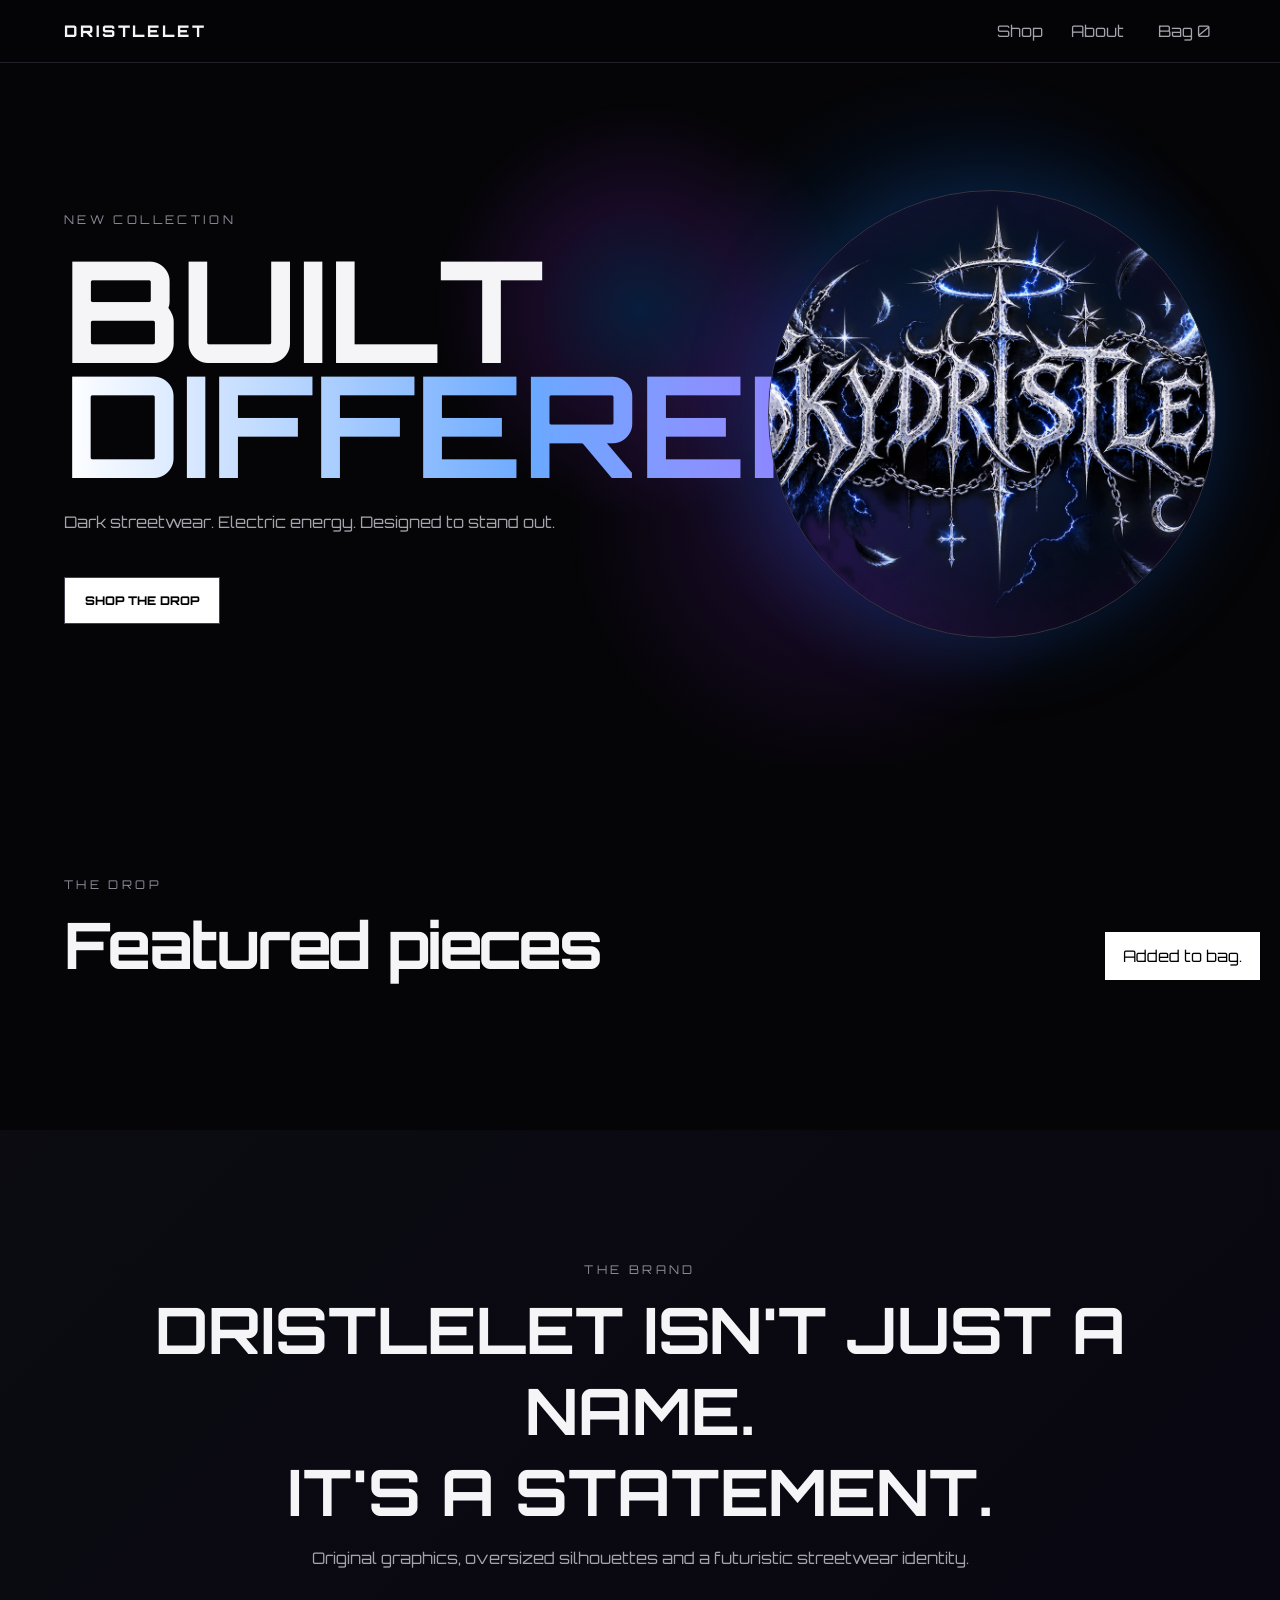
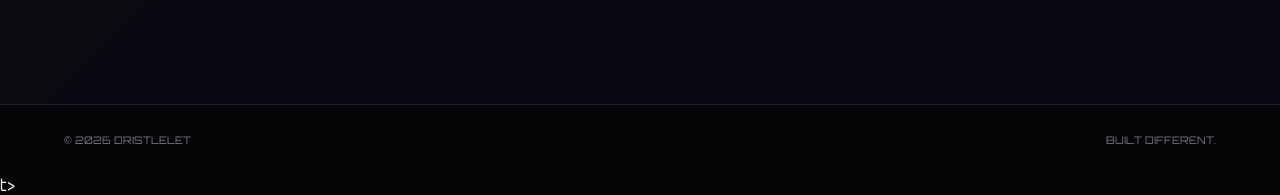
==== commit 27d294f6: "Update index.html" ====
--- a/index.html
+++ b/index.html
@@ -251,8 +251,7 @@
     IMPORTANT:
     catalogue.js MUST load first.
   -->
-
-  <script src="catalogue.js?v=5"></script>
+<script src="catalogue.js?v=6"></script>
 
 
   <!--
@@ -261,7 +260,7 @@
     and checkout.
   -->
 
-  <script src="script.js?v=5"></script>
+<script src="script.js?v=6"></script>t>
 
 
 </body>
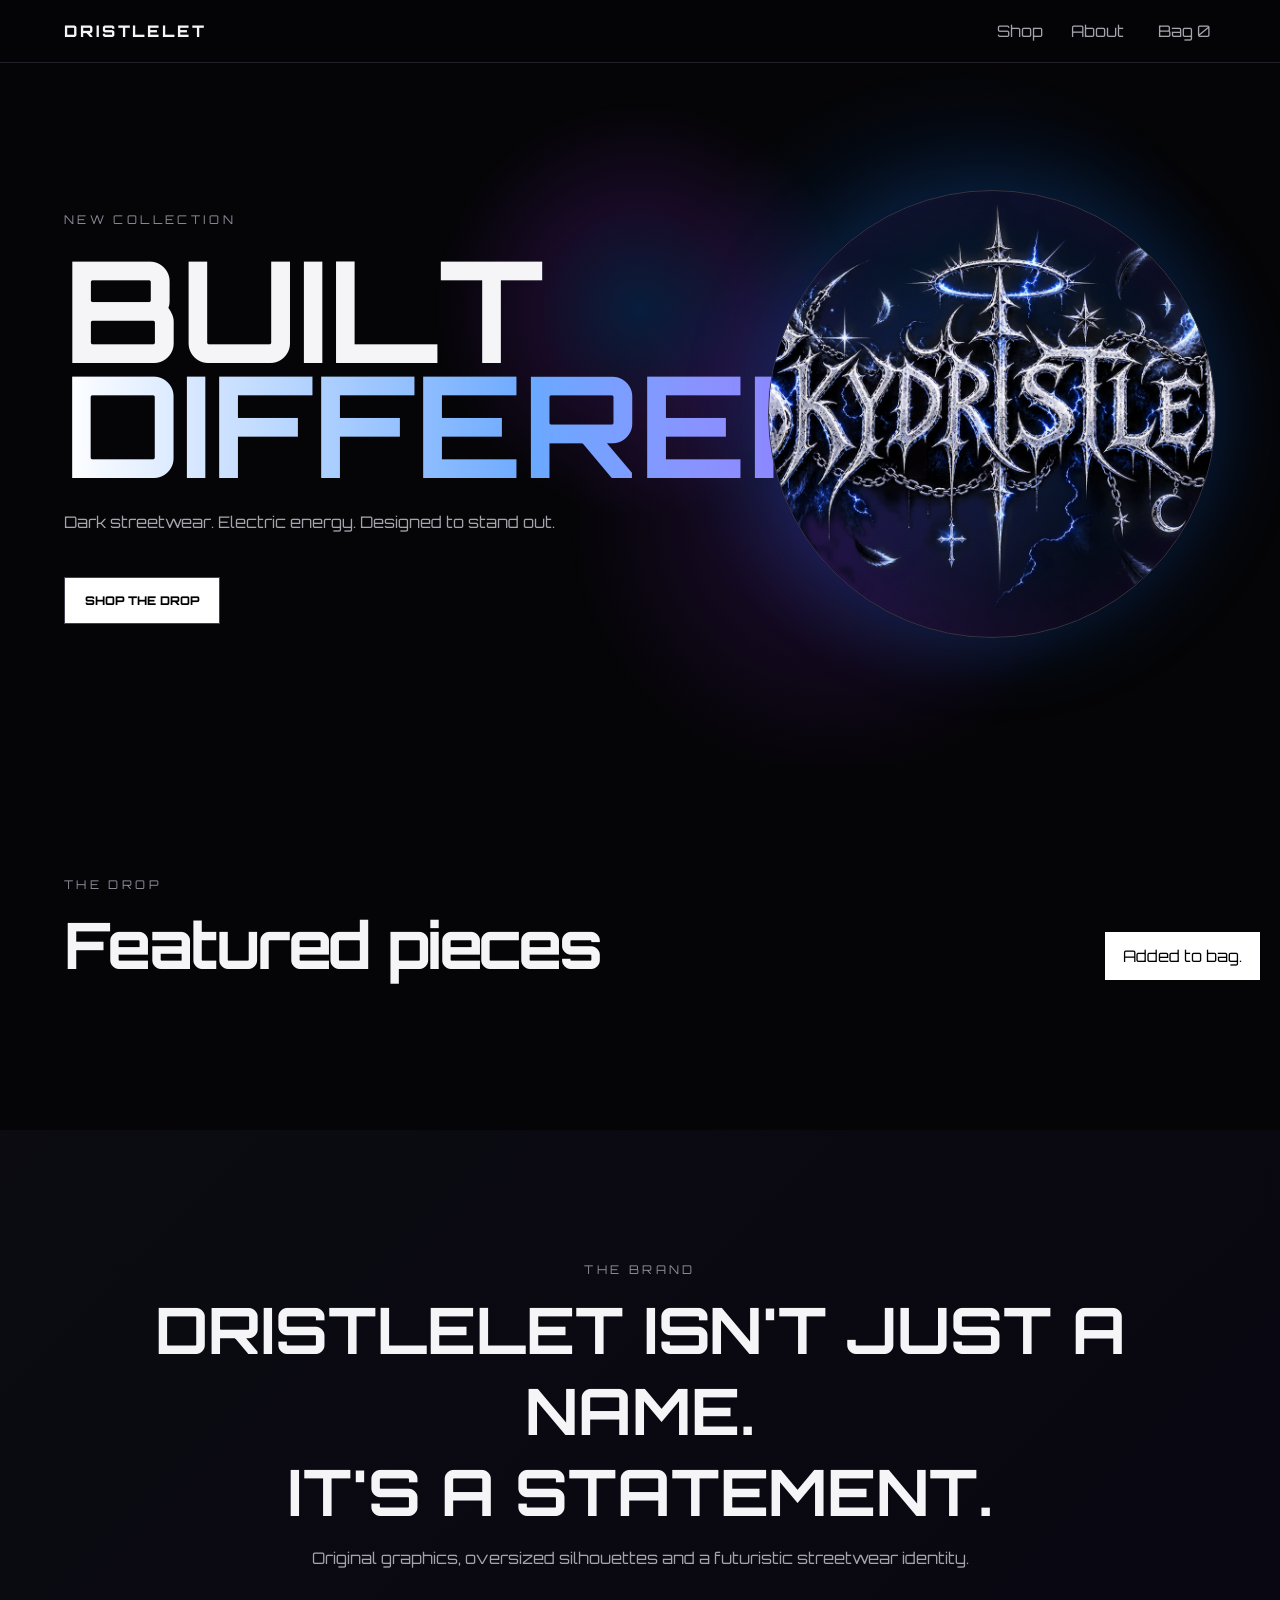
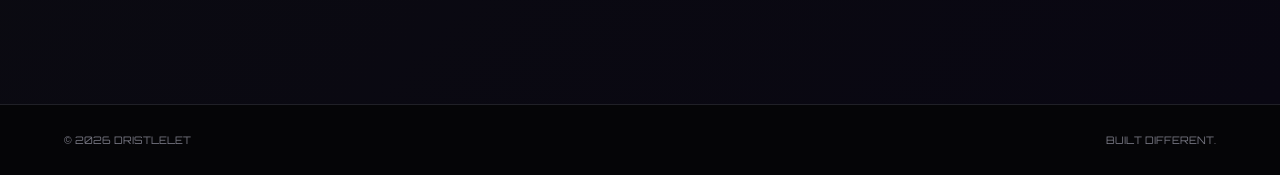
==== commit 9357c584: "Update index.html" ====
--- a/index.html
+++ b/index.html
@@ -17,7 +17,7 @@
 
   <title>DRISTLELET — Streetwear</title>
 
-  <link rel="stylesheet" href="style.css?v=5">
+  <link rel="stylesheet" href="style.css?v=7">
 
 </head>
 
@@ -62,7 +62,6 @@
   </header>
 
 
-
   <!-- =================================
        MAIN
   ================================== -->
@@ -76,7 +75,6 @@
 
     <section class="hero">
 
-
       <div class="hero-copy">
 
         <p class="eyebrow">
@@ -85,13 +83,8 @@
 
 
         <h1>
-
           BUILT<br>
-
-          <span>
-            DIFFERENT.
-          </span>
-
+          <span>DIFFERENT.</span>
         </h1>
 
 
@@ -112,7 +105,6 @@
       </div>
 
 
-
       <!-- HERO IMAGE -->
 
       <div class="hero-mark">
@@ -124,9 +116,7 @@
 
       </div>
 
-
     </section>
-
 
 
     <!-- =================================
@@ -138,14 +128,12 @@
       class="section"
     >
 
-
       <div class="section-heading">
 
         <p class="eyebrow">
           THE DROP
         </p>
 
-
         <h2>
           Featured pieces
         </h2>
@@ -153,20 +141,14 @@
       </div>
 
 
-
-      <!--
-        catalogue.js automatically
-        puts all products here.
-      -->
+      <!-- PRODUCTS -->
 
       <div
         class="products"
         id="products"
       ></div>
 
-
     </section>
-
 
 
     <!-- =================================
@@ -178,35 +160,26 @@
       class="about"
     >
 
-
       <p class="eyebrow">
         THE BRAND
       </p>
 
 
       <h2>
-
         DRISTLELET ISN'T JUST A NAME.<br>
-
         IT'S A STATEMENT.
-
       </h2>
 
 
       <p>
-
         Original graphics,
         oversized silhouettes
         and a futuristic streetwear identity.
-
       </p>
 
-
     </section>
 
-
   </main>
-
 
 
   <!-- =================================
@@ -219,13 +192,11 @@
       © 2026 DRISTLELET
     </span>
 
-
     <span>
       BUILT DIFFERENT.
     </span>
 
   </footer>
-
 
 
   <!-- =================================
@@ -242,25 +213,13 @@
   </div>
 
 
-
   <!-- =================================
        JAVASCRIPT
   ================================== -->
 
-  <!--
-    IMPORTANT:
-    catalogue.js MUST load first.
-  -->
-<script src="catalogue.js?v=6"></script>
-
-
-  <!--
-    script.js loads AFTER catalogue.js
-    and controls the cart, previews
-    and checkout.
-  -->
-
-<script src="script.js?v=6"></script>t>
+  <script src="catalogue.js?v=7"></script>
+
+  <script src="script.js?v=7"></script>
 
 
 </body>
